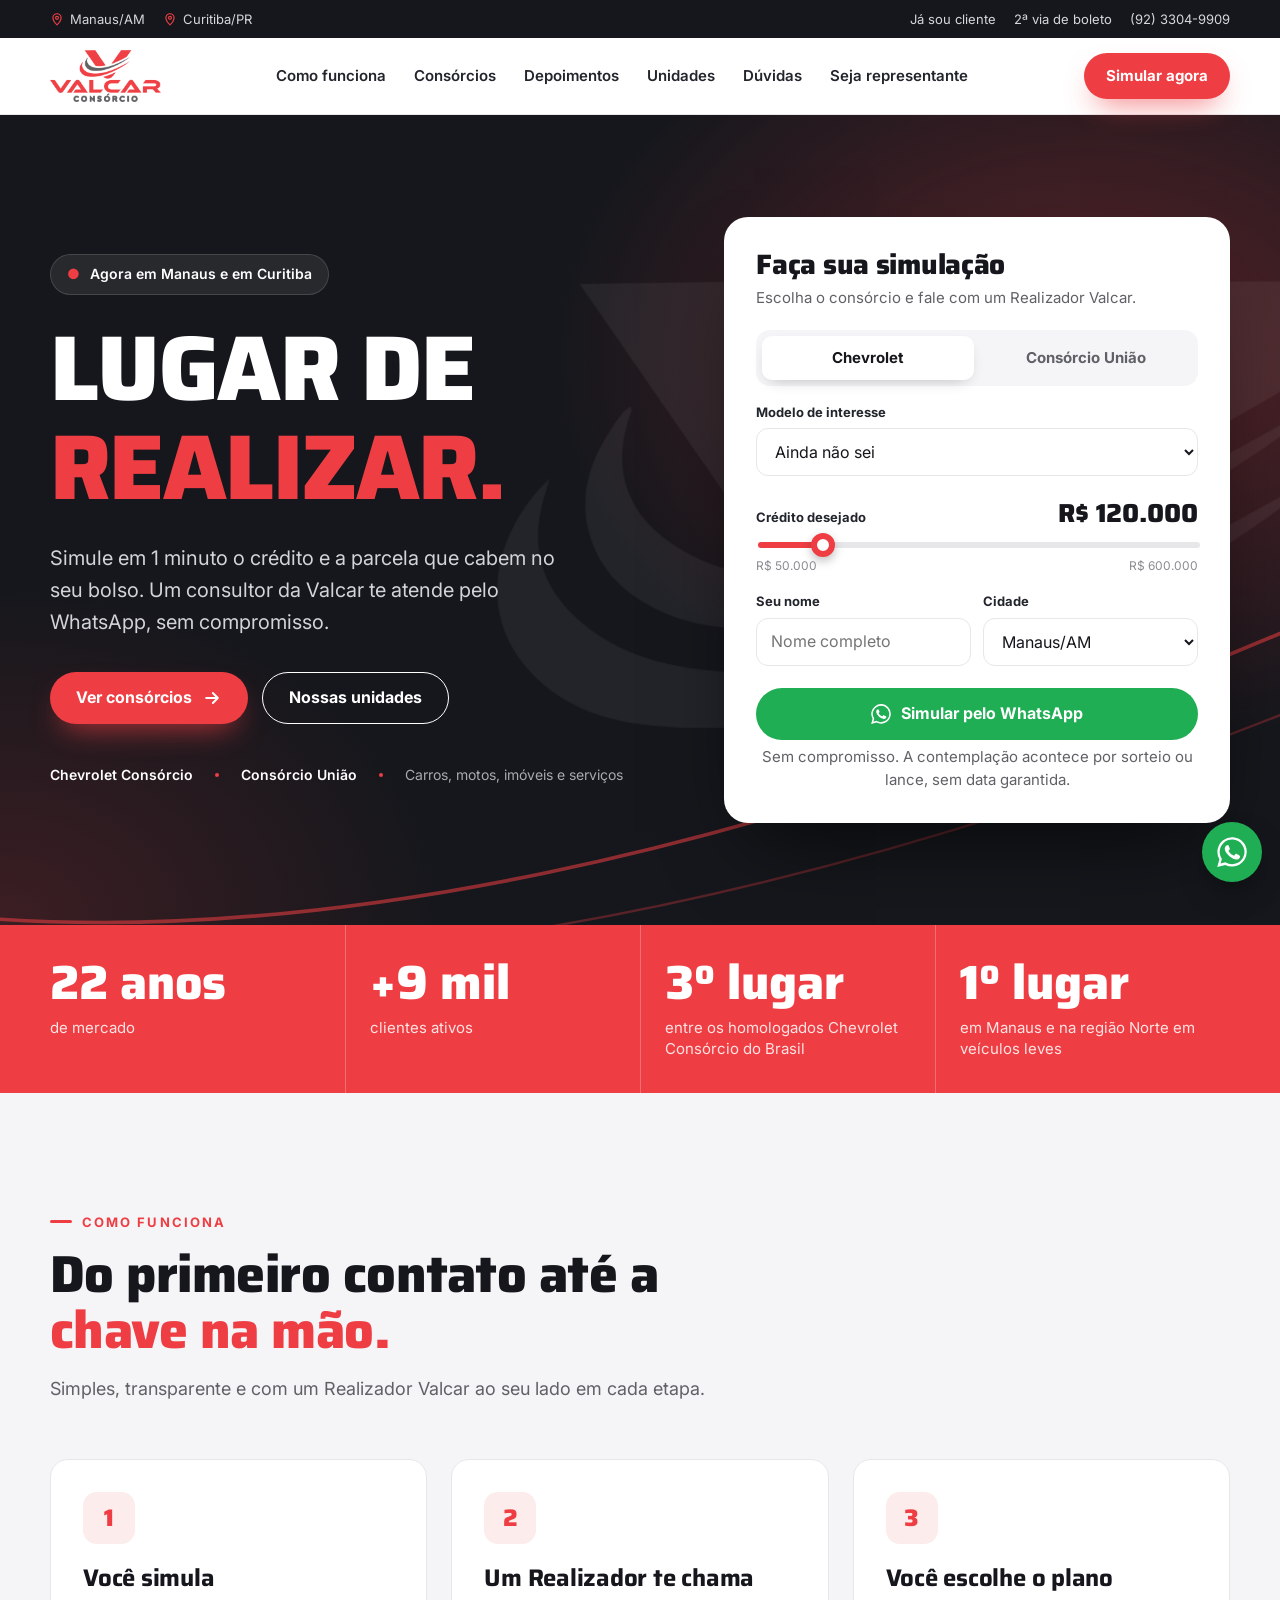
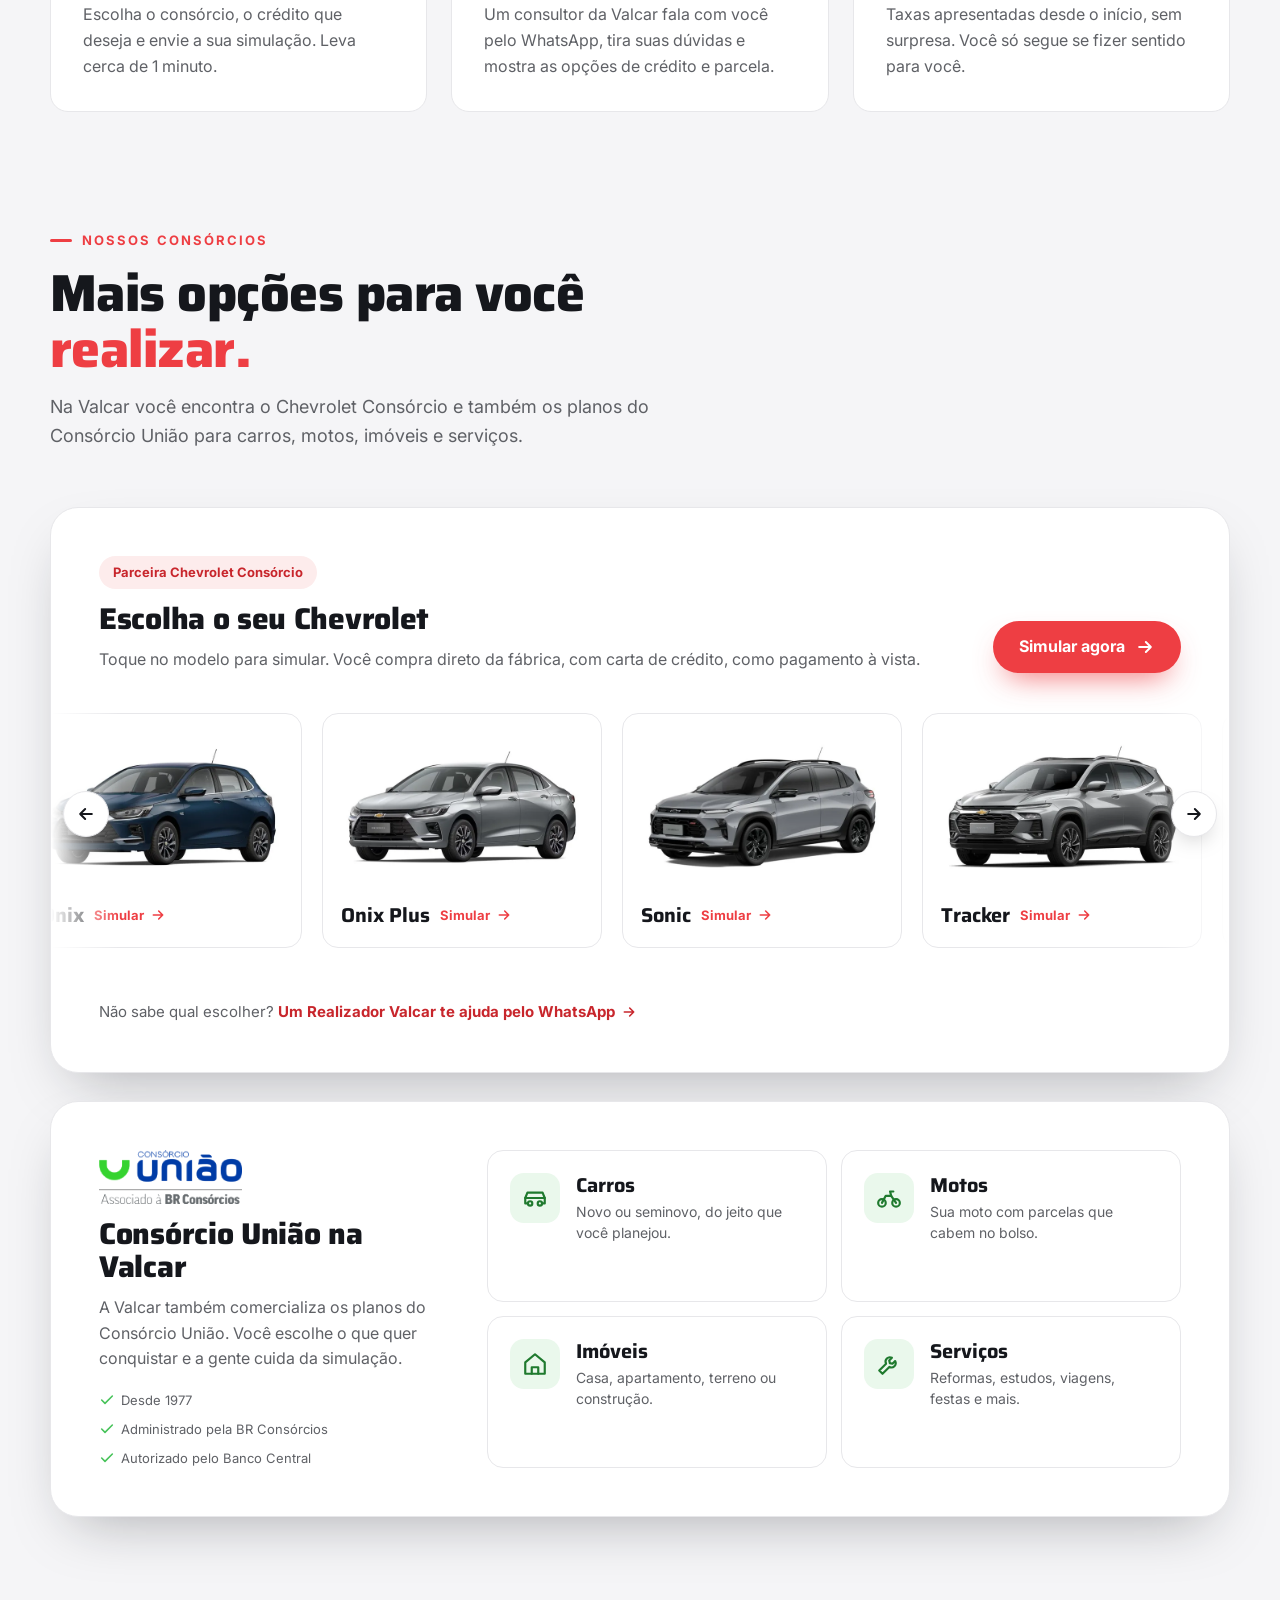
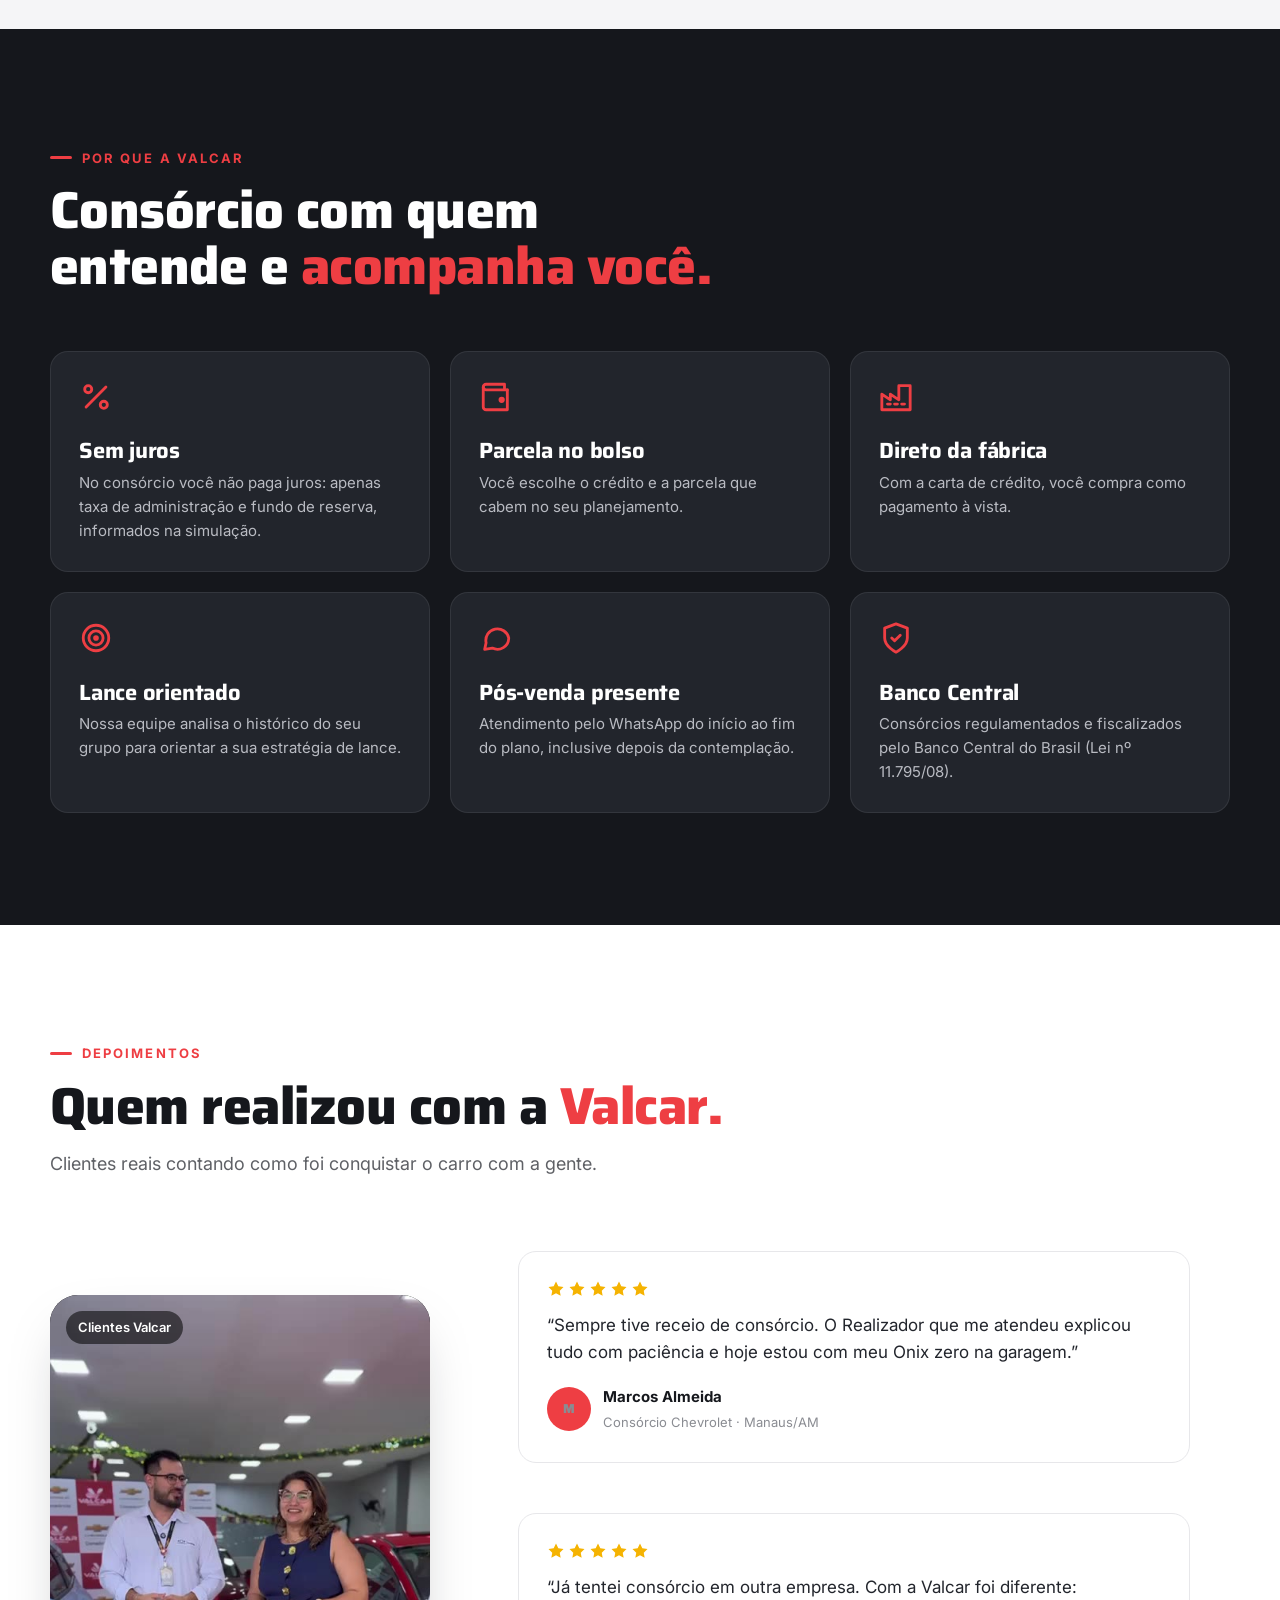
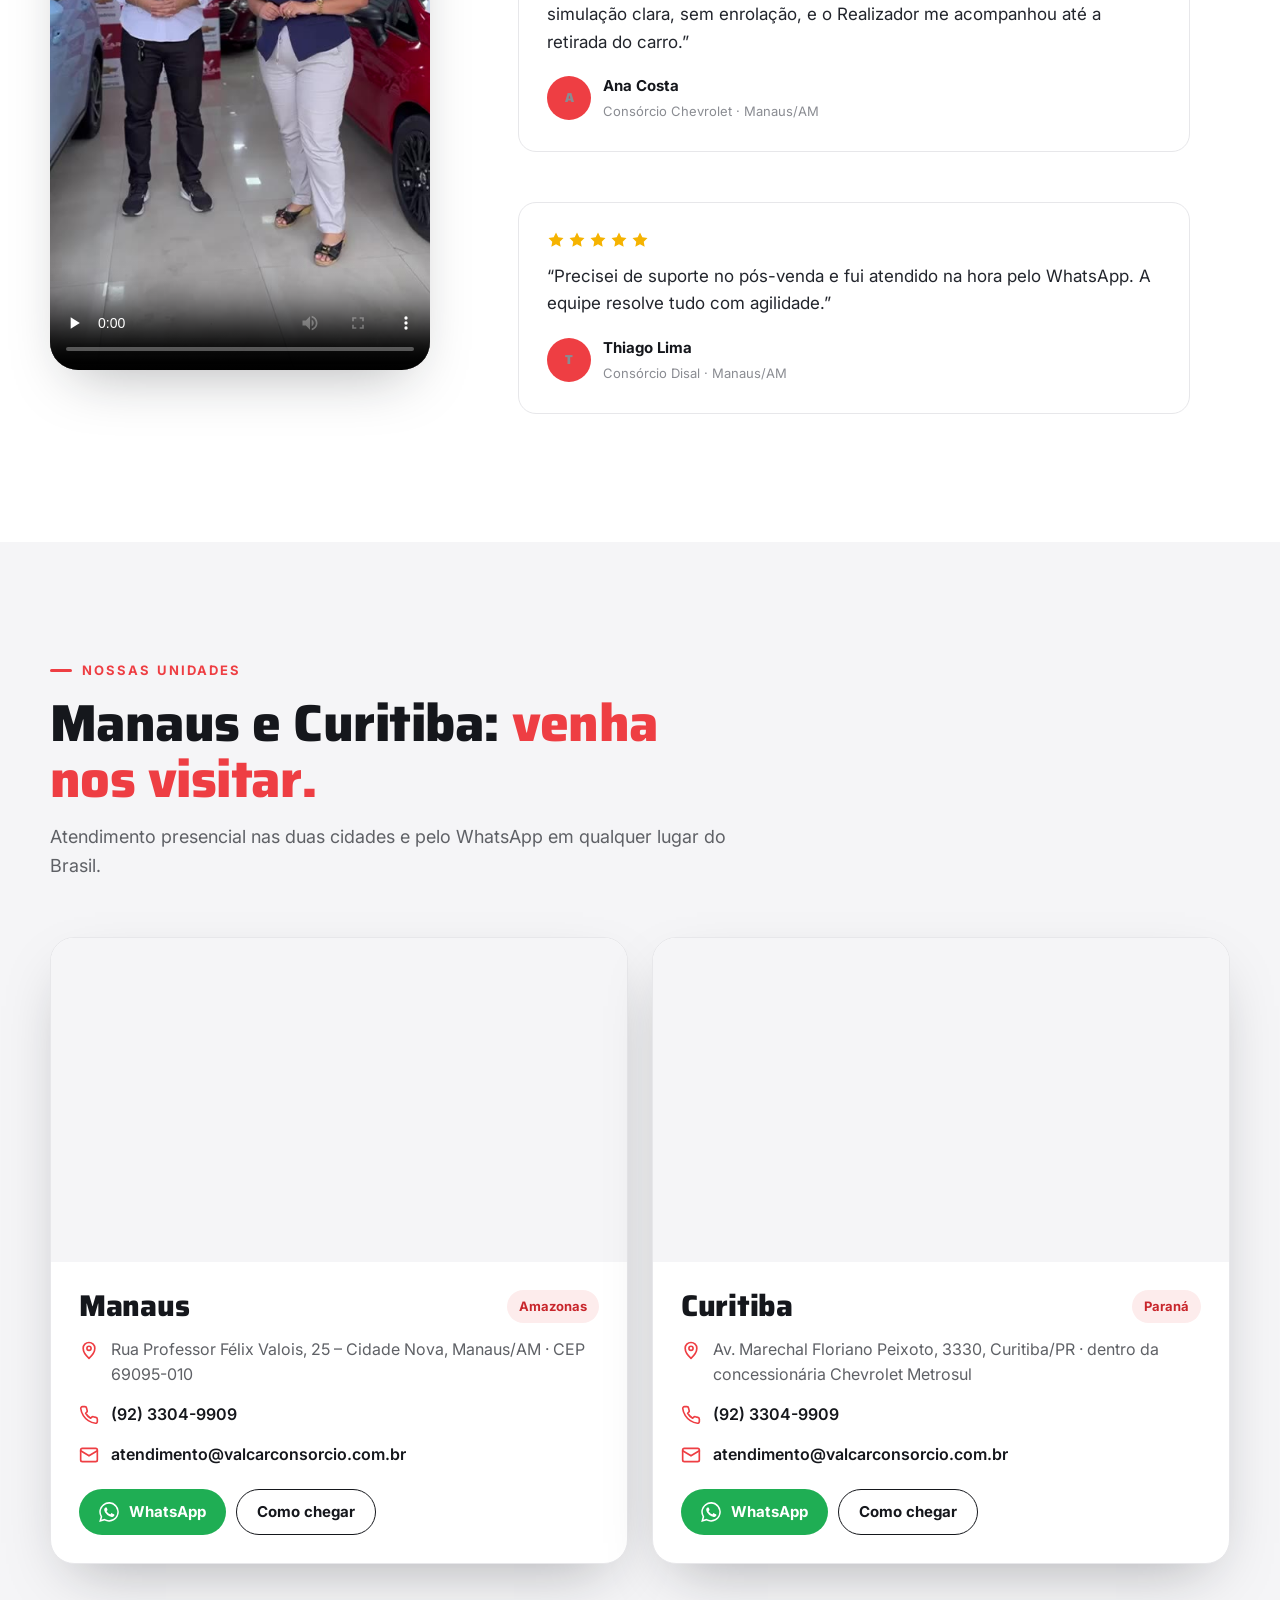
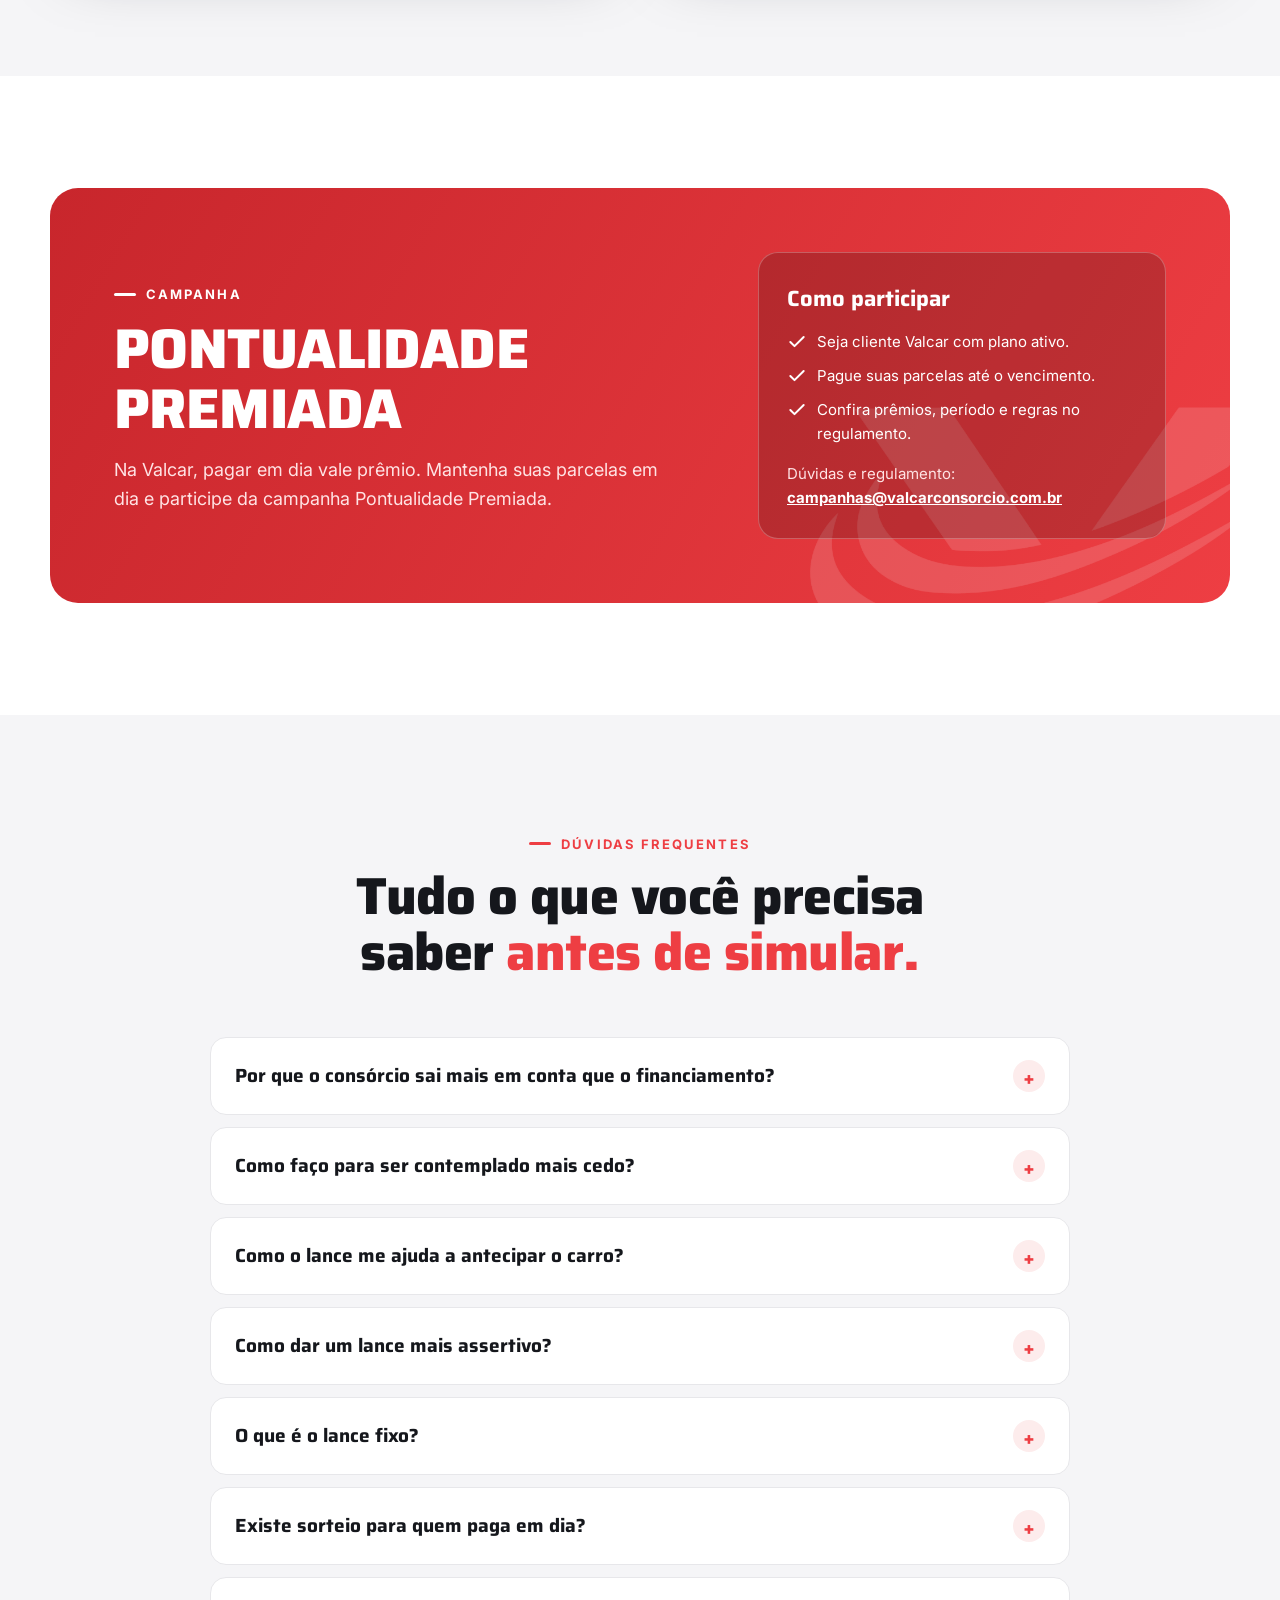
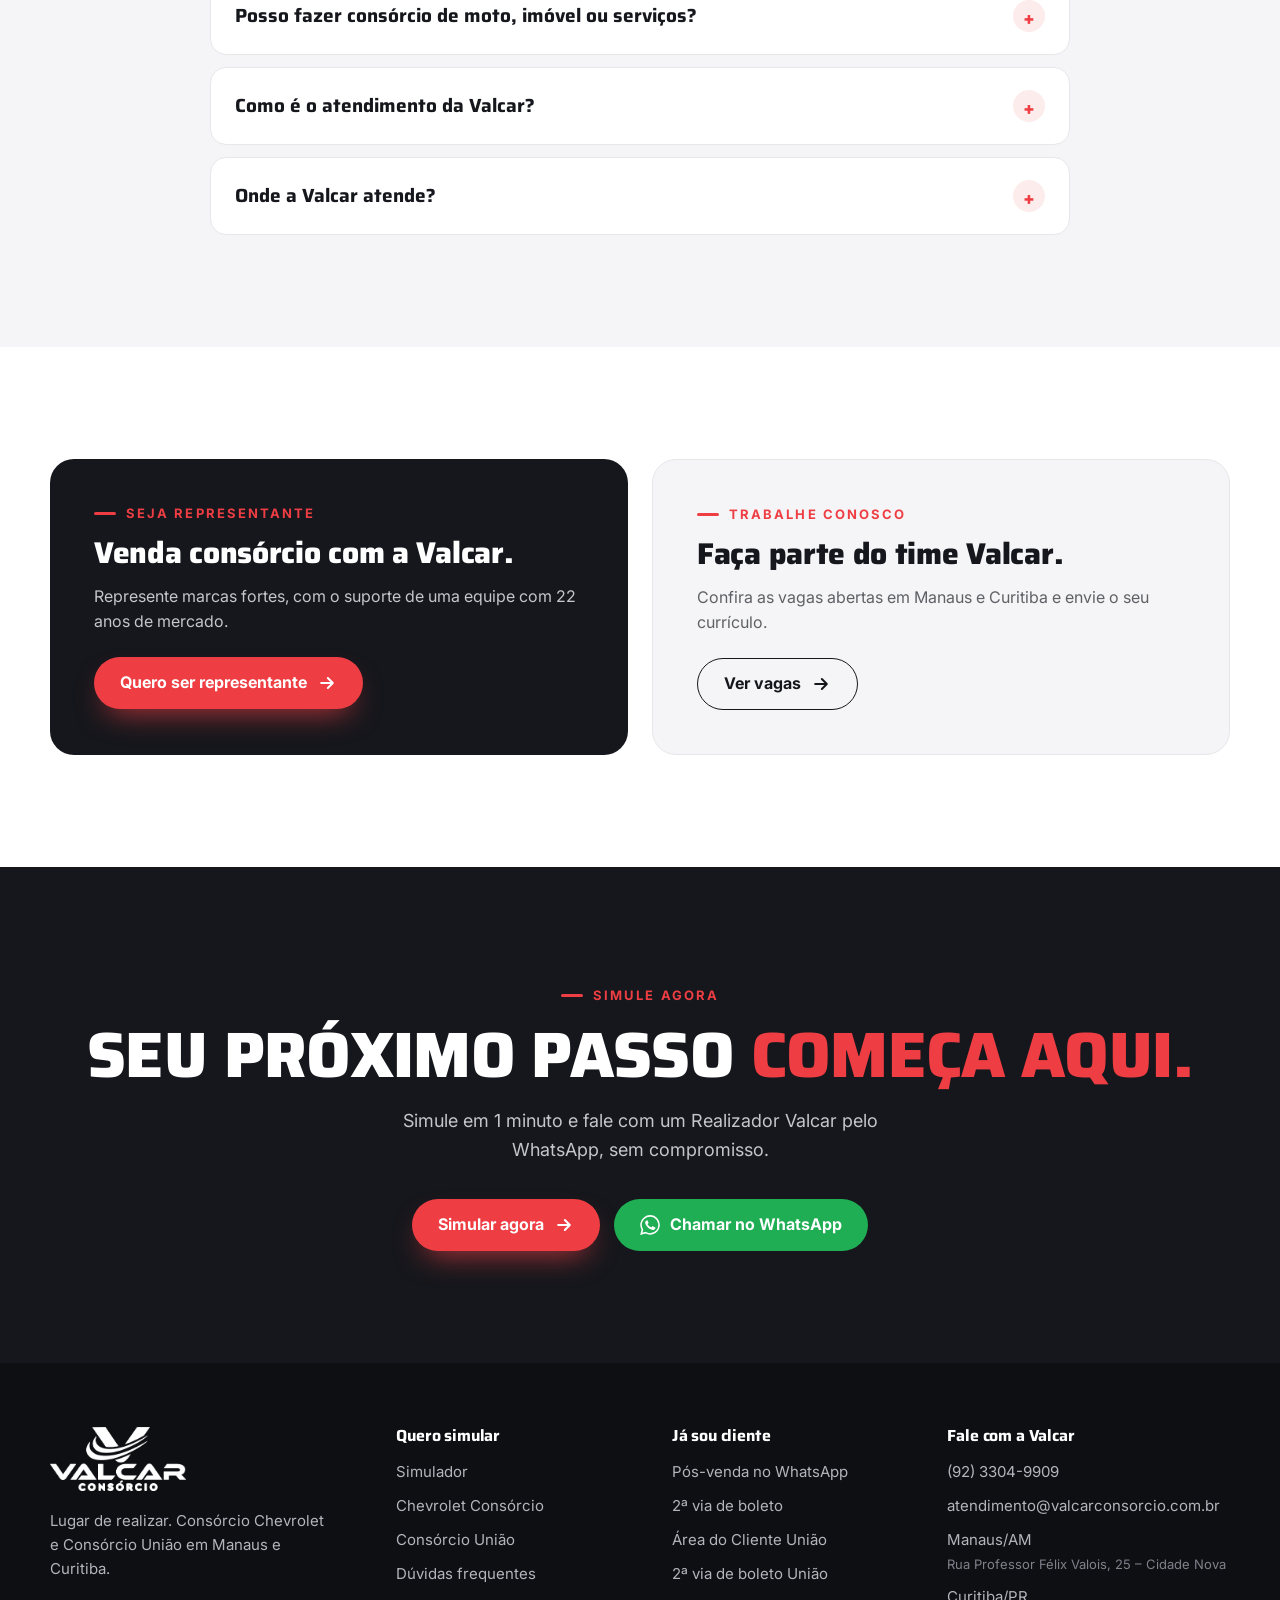
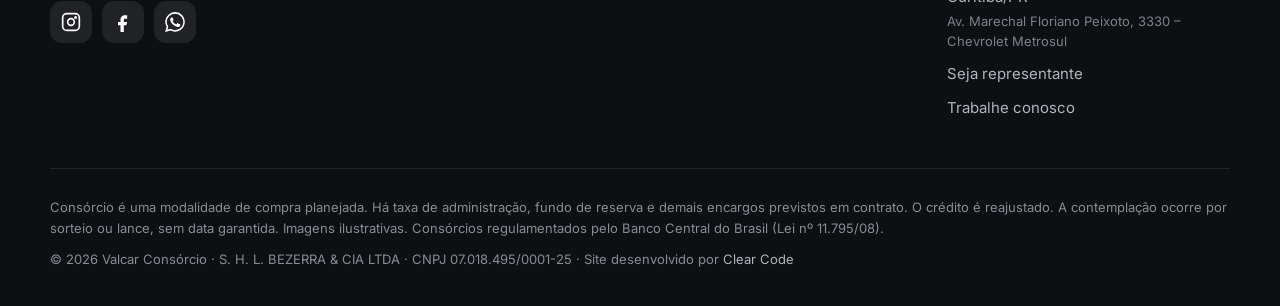
==== index.html @ da2a41bb "Site novo da Valcar Consórcio (Manaus + Curitiba, Consórcio União) Co-Authored-By: Claude Opus 5.5 <" ====
<!doctype html>
<html lang="pt-BR">
<head>
  <meta charset="utf-8">
  <meta name="viewport" content="width=device-width, initial-scale=1">
  <title>Valcar Consórcio | Lugar de realizar – Manaus e Curitiba</title>
  <meta name="description" content="Consórcio Chevrolet e Consórcio União em Manaus e Curitiba. Simule em 1 minuto o crédito e a parcela que cabem no seu bolso e fale com um consultor Valcar pelo WhatsApp.">
  <meta name="theme-color" content="#ee3e43">
  <link rel="canonical" href="https://consorciovalcar.com.br/">
  <link rel="icon" type="image/png" href="assets/img/favicon.png">
  <link rel="apple-touch-icon" href="assets/img/apple-touch-icon.png">
  <meta property="og:type" content="website">
  <meta property="og:locale" content="pt_BR">
  <meta property="og:title" content="Valcar Consórcio | Lugar de realizar">
  <meta property="og:description" content="Consórcio Chevrolet e Consórcio União em Manaus e Curitiba. Simule pelo WhatsApp, sem compromisso.">
  <meta property="og:url" content="https://consorciovalcar.com.br/">
  <meta property="og:image" content="https://consorciovalcar.com.br/assets/img/og-image.jpg">
  <meta name="twitter:card" content="summary_large_image">
  <link rel="preconnect" href="https://fonts.googleapis.com">
  <link rel="preconnect" href="https://fonts.gstatic.com" crossorigin>
  <link href="https://fonts.googleapis.com/css2?family=Inter:wght@400;500;600;700&family=Saira:wght@600;700;800&display=swap" rel="stylesheet">
  <link rel="stylesheet" href="assets/css/styles.css">
  <script type="application/ld+json">
  {
    "@context": "https://schema.org",
    "@type": "Organization",
    "name": "Valcar Consórcio",
    "legalName": "S. H. L. BEZERRA & CIA LTDA",
    "url": "https://consorciovalcar.com.br/",
    "logo": "https://consorciovalcar.com.br/assets/img/logo-valcar.png",
    "slogan": "Lugar de realizar.",
    "email": "atendimento@valcarconsorcio.com.br",
    "telephone": "+55 92 3304-9909",
    "sameAs": ["https://www.instagram.com/valcarconsorcio", "https://www.facebook.com/valcarconsorcio"],
    "location": [
      {"@type": "Place", "name": "Valcar Consórcio – Manaus", "address": {"@type": "PostalAddress", "streetAddress": "Rua Professor Félix Valois, 25 – Cidade Nova", "addressLocality": "Manaus", "addressRegion": "AM", "postalCode": "69095-010", "addressCountry": "BR"}},
      {"@type": "Place", "name": "Valcar Consórcio – Curitiba (Chevrolet Metrosul)", "address": {"@type": "PostalAddress", "streetAddress": "Av. Marechal Floriano Peixoto, 3330", "addressLocality": "Curitiba", "addressRegion": "PR", "addressCountry": "BR"}}
    ]
  }
  </script>
</head>
<body>
  <svg width="0" height="0" style="position:absolute" aria-hidden="true">
    <defs>
      <symbol id="i-pin" viewBox="0 0 24 24" fill="none" stroke="currentColor" stroke-width="2" stroke-linecap="round" stroke-linejoin="round"><path d="M12 22s7-6.1 7-12a7 7 0 1 0-14 0c0 5.9 7 12 7 12z"/><circle cx="12" cy="10" r="2.5"/></symbol>
      <symbol id="i-phone" viewBox="0 0 24 24" fill="none" stroke="currentColor" stroke-width="2" stroke-linecap="round" stroke-linejoin="round"><path d="M22 16.9v3a2 2 0 0 1-2.2 2 19.8 19.8 0 0 1-8.6-3.1 19.5 19.5 0 0 1-6-6A19.8 19.8 0 0 1 2.1 4.2 2 2 0 0 1 4.1 2h3a2 2 0 0 1 2 1.7c.1 1 .4 1.9.7 2.8a2 2 0 0 1-.5 2.1L8 9.9a16 16 0 0 0 6 6l1.3-1.3a2 2 0 0 1 2.1-.4c.9.3 1.8.6 2.8.7a2 2 0 0 1 1.7 2z"/></symbol>
      <symbol id="i-mail" viewBox="0 0 24 24" fill="none" stroke="currentColor" stroke-width="2" stroke-linecap="round" stroke-linejoin="round"><rect x="2" y="4" width="20" height="16" rx="2"/><path d="m22 7-10 6L2 7"/></symbol>
      <symbol id="i-arrow" viewBox="0 0 24 24" fill="none" stroke="currentColor" stroke-width="2.4" stroke-linecap="round" stroke-linejoin="round"><path d="M5 12h14M13 6l6 6-6 6"/></symbol>
      <symbol id="i-check" viewBox="0 0 24 24" fill="none" stroke="currentColor" stroke-width="2.4" stroke-linecap="round" stroke-linejoin="round"><path d="M20 6 9 17l-5-5"/></symbol>
      <symbol id="i-star" viewBox="0 0 24 24" fill="currentColor"><path d="m12 2 3.1 6.3 6.9 1-5 4.9 1.2 6.8L12 17.8 5.8 21l1.2-6.8-5-4.9 6.9-1z"/></symbol>
      <symbol id="i-wa" viewBox="0 0 24 24" fill="currentColor"><path d="M17.5 14.4c-.3-.1-1.8-.9-2-1s-.5-.1-.7.1-.8 1-.9 1.2-.3.2-.6.1a8.2 8.2 0 0 1-4-3.5c-.3-.5.3-.5.9-1.6.1-.2 0-.4 0-.5l-.9-2.2c-.2-.6-.5-.5-.7-.5h-.6a1.1 1.1 0 0 0-.8.4 3.4 3.4 0 0 0-1 2.5 5.9 5.9 0 0 0 1.2 3.1 13.5 13.5 0 0 0 5.2 4.6c1.9.8 2.7.9 3.6.8a3.1 3.1 0 0 0 2-1.4 2.5 2.5 0 0 0 .2-1.4c-.1-.2-.3-.3-.6-.4zM12 21.8a9.9 9.9 0 0 1-5-1.4l-.4-.2-3.7 1 1-3.6-.2-.4a9.9 9.9 0 1 1 8.3 4.6zm8.4-18.3A11.8 11.8 0 0 0 1.9 17.8L.2 24l6.4-1.7A11.8 11.8 0 0 0 23.8 12a11.7 11.7 0 0 0-3.4-8.5z"/></symbol>
      <symbol id="i-ig" viewBox="0 0 24 24" fill="none" stroke="currentColor" stroke-width="2" stroke-linecap="round" stroke-linejoin="round"><rect x="2" y="2" width="20" height="20" rx="5"/><circle cx="12" cy="12" r="4"/><circle cx="17.5" cy="6.5" r=".8" fill="currentColor"/></symbol>
      <symbol id="i-fb" viewBox="0 0 24 24" fill="currentColor"><path d="M14 8h3V4h-3a5 5 0 0 0-5 5v3H6v4h3v8h4v-8h3l1-4h-4V9a1 1 0 0 1 1-1z"/></symbol>
      <symbol id="i-car" viewBox="0 0 24 24" fill="none" stroke="currentColor" stroke-width="2" stroke-linecap="round" stroke-linejoin="round"><path d="M5 17H3v-5l2-5h14l2 5v5h-2"/><path d="M3 12h18"/><circle cx="7.5" cy="17" r="2"/><circle cx="16.5" cy="17" r="2"/></symbol>
      <symbol id="i-moto" viewBox="0 0 24 24" fill="none" stroke="currentColor" stroke-width="2" stroke-linecap="round" stroke-linejoin="round"><circle cx="5.5" cy="16.5" r="3.5"/><circle cx="18.5" cy="16.5" r="3.5"/><path d="M5.5 16.5 9 10h5l4.5 6.5"/><path d="M14 10l-1-4h3"/></symbol>
      <symbol id="i-home" viewBox="0 0 24 24" fill="none" stroke="currentColor" stroke-width="2" stroke-linecap="round" stroke-linejoin="round"><path d="M3 10.5 12 3l9 7.5V21H3z"/><path d="M9 21v-6h6v6"/></symbol>
      <symbol id="i-tool" viewBox="0 0 24 24" fill="none" stroke="currentColor" stroke-width="2" stroke-linecap="round" stroke-linejoin="round"><path d="M14.7 6.3a4 4 0 0 0-5.4 5.4L3 18l3 3 6.3-6.3a4 4 0 0 0 5.4-5.4l-2.5 2.5-2.4-.6-.6-2.4z"/></symbol>
      <symbol id="i-percent" viewBox="0 0 24 24" fill="none" stroke="currentColor" stroke-width="2" stroke-linecap="round" stroke-linejoin="round"><path d="M19 5 5 19"/><circle cx="6.5" cy="6.5" r="2.5"/><circle cx="17.5" cy="17.5" r="2.5"/></symbol>
      <symbol id="i-wallet" viewBox="0 0 24 24" fill="none" stroke="currentColor" stroke-width="2" stroke-linecap="round" stroke-linejoin="round"><path d="M20 7H5a2 2 0 0 1 0-4h13v4"/><path d="M3 5v14a2 2 0 0 0 2 2h15V7"/><circle cx="16" cy="14" r="1.2" fill="currentColor"/></symbol>
      <symbol id="i-factory" viewBox="0 0 24 24" fill="none" stroke="currentColor" stroke-width="2" stroke-linecap="round" stroke-linejoin="round"><path d="M2 21V10l6 4V10l6 4V4h8v17z"/><path d="M6 17h2M11 17h2M16 17h2"/></symbol>
      <symbol id="i-target" viewBox="0 0 24 24" fill="none" stroke="currentColor" stroke-width="2" stroke-linecap="round" stroke-linejoin="round"><circle cx="12" cy="12" r="9"/><circle cx="12" cy="12" r="5"/><circle cx="12" cy="12" r="1" fill="currentColor"/></symbol>
      <symbol id="i-chat" viewBox="0 0 24 24" fill="none" stroke="currentColor" stroke-width="2" stroke-linecap="round" stroke-linejoin="round"><path d="M21 12a8 8 0 0 1-11.6 7.1L4 20l1-4.6A8 8 0 1 1 21 12z"/></symbol>
      <symbol id="i-shield" viewBox="0 0 24 24" fill="none" stroke="currentColor" stroke-width="2" stroke-linecap="round" stroke-linejoin="round"><path d="M12 22s8-4 8-10V5l-8-3-8 3v7c0 6 8 10 8 10z"/><path d="m9 12 2 2 4-4"/></symbol>
      <symbol id="i-gift" viewBox="0 0 24 24" fill="none" stroke="currentColor" stroke-width="2" stroke-linecap="round" stroke-linejoin="round"><rect x="3" y="8" width="18" height="4" rx="1"/><path d="M12 8v13M19 12v9H5v-9"/><path d="M7.5 8a2.5 2.5 0 0 1 0-5C11 3 12 8 12 8s1-5 4.5-5a2.5 2.5 0 0 1 0 5"/></symbol>
      <symbol id="i-menu" viewBox="0 0 24 24" fill="none" stroke="currentColor" stroke-width="2.2" stroke-linecap="round"><path d="M4 7h16M4 12h16M4 17h16"/></symbol>
    </defs>
  </svg>

  <div class="topbar">
    <div class="wrap">
      <div class="topbar__cities">
        <span><svg><use href="#i-pin"/></svg>Manaus/AM</span>
        <span><svg><use href="#i-pin"/></svg>Curitiba/PR</span>
      </div>
      <div class="topbar__links">
        <a href="https://wa.me/559233049909?text=Ol%C3%A1%21%20Sou%20cliente%20Valcar%20e%20preciso%20de%20ajuda%20com%20o%20meu%20cons%C3%B3rcio." target="_blank" rel="noopener">Já sou cliente</a>
        <a href="https://wa.me/559233049909?text=Ol%C3%A1%21%20Preciso%20da%202%C2%AA%20via%20do%20meu%20boleto." target="_blank" rel="noopener">2ª via de boleto</a>
        <a href="tel:+559233049909">(92) 3304-9909</a>
      </div>
    </div>
  </div>

  <header class="header">
    <div class="wrap">
      <a class="header__logo" href="#topo" aria-label="Valcar Consórcio – início"><img src="assets/img/logo-valcar.png" alt="Valcar Consórcio" width="690" height="324"></a>
      <nav class="nav" aria-label="Menu principal">
        <a href="#como">Como funciona</a>
        <a href="#consorcios">Consórcios</a>
        <a href="#depoimentos">Depoimentos</a>
        <a href="#unidades">Unidades</a>
        <a href="#duvidas">Dúvidas</a>
        <a href="representante.html">Seja representante</a>
      </nav>
      <a class="btn btn--red" href="#topo">Simular agora</a>
      <button class="menu-btn" type="button" aria-label="Abrir menu" aria-expanded="false"><svg><use href="#i-menu"/></svg></button>
    </div>
  </header>

  <main>
    <section class="hero" id="topo">
      <div class="hero__bg" aria-hidden="true">
        <img class="hero__mark" src="assets/img/simbolo-branco.png" alt="">
        <svg class="hero__swoosh" viewBox="0 0 1200 400" preserveAspectRatio="none">
          <path d="M0 330 C 300 380, 700 300, 1200 60" fill="none" stroke="#ee3e43" stroke-opacity=".55" stroke-width="3"/>
          <path d="M0 370 C 360 410, 760 330, 1200 130" fill="none" stroke="#ee3e43" stroke-opacity=".3" stroke-width="2"/>
        </svg>
      </div>
      <div class="wrap">
        <div>
          <span class="hero__tag"><b>●</b> Agora em Manaus e em Curitiba</span>
          <h1>Lugar de <em>realizar.</em></h1>
          <p class="hero__lead">Simule em 1 minuto o crédito e a parcela que cabem no seu bolso. Um consultor da Valcar te atende pelo WhatsApp, sem compromisso.</p>
          <div class="hero__actions">
            <a class="btn btn--red" href="#consorcios">Ver consórcios <svg><use href="#i-arrow"/></svg></a>
            <a class="btn btn--ghost" href="#unidades">Nossas unidades</a>
          </div>
          <div class="hero__brands">
            <strong>Chevrolet Consórcio</strong><i></i><strong>Consórcio União</strong><i></i><span>Carros, motos, imóveis e serviços</span>
          </div>
        </div>

        <form class="sim" id="simulador" novalidate>
          <h2>Faça sua simulação</h2>
          <p>Escolha o consórcio e fale com um Realizador Valcar.</p>
          <div class="sim__tabs" role="tablist" aria-label="Escolha o consórcio">
            <button class="sim__tab" type="button" role="tab" data-brand="chevrolet" aria-selected="true">Chevrolet</button>
            <button class="sim__tab" type="button" role="tab" data-brand="uniao" aria-selected="false">Consórcio União</button>
          </div>

          <div data-for="chevrolet">
            <div class="field">
              <label for="sim-modelo">Modelo de interesse</label>
              <select id="sim-modelo">
                <option value="">Ainda não sei</option>
                <option>Onix</option><option>Onix Plus</option><option>Sonic</option><option>Tracker</option>
                <option>Spin</option><option>Montana</option><option>S10</option><option>Trailblazer</option>
                <option>Equinox</option><option>Silverado</option><option>Spark EUV</option><option>Captiva EV</option><option>Blazer EV</option>
              </select>
            </div>
          </div>

          <div data-for="uniao" hidden>
            <div class="field">
              <span class="label">O que você quer conquistar?</span>
              <div class="chips">
                <button class="chip" type="button" data-product="carro" aria-pressed="true">Carro</button>
                <button class="chip" type="button" data-product="moto" aria-pressed="false">Moto</button>
                <button class="chip" type="button" data-product="imovel" aria-pressed="false">Imóvel</button>
                <button class="chip" type="button" data-product="servicos" aria-pressed="false">Serviços</button>
              </div>
            </div>
          </div>

          <div class="field">
            <div class="range-row"><label for="sim-credito">Crédito desejado</label><span class="range-value" data-range-value>R$ 120.000</span></div>
            <input type="range" id="sim-credito" min="50000" max="600000" step="5000" value="120000">
            <div class="range-limits"><span data-range-min></span><span data-range-max></span></div>
          </div>

          <div class="grid-2">
            <div class="field">
              <label for="sim-nome">Seu nome</label>
              <input id="sim-nome" name="nome" autocomplete="name" required placeholder="Nome completo">
            </div>
            <div class="field">
              <label for="sim-cidade">Cidade</label>
              <select id="sim-cidade" required>
                <option>Manaus/AM</option>
                <option>Curitiba/PR</option>
                <option>Outra cidade</option>
              </select>
            </div>
          </div>

          <button class="btn btn--wa btn--block" type="submit"><svg><use href="#i-wa"/></svg>Simular pelo WhatsApp</button>
          <p class="sim__note">Sem compromisso. A contemplação acontece por sorteio ou lance, sem data garantida.</p>
        </form>
      </div>
    </section>

    <section class="stats" aria-label="Valcar em números">
      <div class="wrap">
        <div class="stat"><strong>22 anos</strong><span>de mercado</span></div>
        <div class="stat"><strong>+9 mil</strong><span>clientes ativos</span></div>
        <div class="stat"><strong>3º lugar</strong><span>entre os homologados Chevrolet Consórcio do Brasil</span></div>
        <div class="stat"><strong>1º lugar</strong><span>em Manaus e na região Norte em veículos leves</span></div>
      </div>
    </section>

    <section class="section section--soft" id="como">
      <div class="wrap">
        <div class="section-head reveal">
          <span class="eyebrow">Como funciona</span>
          <h2>Do primeiro contato até a <span class="red">chave na mão.</span></h2>
          <p>Simples, transparente e com um Realizador Valcar ao seu lado em cada etapa.</p>
        </div>
        <div class="steps">
          <article class="step reveal">
            <div class="step__n">1</div>
            <h3>Você simula</h3>
            <p>Escolha o consórcio, o crédito que deseja e envie a sua simulação. Leva cerca de 1 minuto.</p>
          </article>
          <article class="step reveal">
            <div class="step__n">2</div>
            <h3>Um Realizador te chama</h3>
            <p>Um consultor da Valcar fala com você pelo WhatsApp, tira suas dúvidas e mostra as opções de crédito e parcela.</p>
          </article>
          <article class="step reveal">
            <div class="step__n">3</div>
            <h3>Você escolhe o plano</h3>
            <p>Taxas apresentadas desde o início, sem surpresa. Você só segue se fizer sentido para você.</p>
          </article>
        </div>
      </div>
    </section>

    <section class="section section--soft" id="consorcios" style="padding-top:0">
      <div class="wrap">
        <div class="section-head reveal">
          <span class="eyebrow">Nossos consórcios</span>
          <h2>Mais opções para você <span class="red">realizar.</span></h2>
          <p>Na Valcar você encontra o Chevrolet Consórcio e também os planos do Consórcio União para carros, motos, imóveis e serviços.</p>
        </div>

        <div class="brand-block brand-block--stack reveal">
          <div class="brand-block__intro">
            <span class="badge badge--red">Parceira Chevrolet Consórcio</span>
            <h3>Escolha o seu Chevrolet</h3>
            <p>Toque no modelo para simular. Você compra direto da fábrica, com carta de crédito, como pagamento à vista.</p>
            <a class="btn btn--red" href="#topo">Simular agora <svg><use href="#i-arrow"/></svg></a>
          </div>
          <div class="models-slider">
            <div class="models" data-slider tabindex="0" aria-label="Modelos Chevrolet – arraste para ver mais">
            <button class="model" type="button" data-simular-modelo="Onix"><img src="assets/img/modelos/onix.webp" alt="Chevrolet Onix" width="640" height="400" loading="lazy"><span class="model__name">Onix<span class="model__cta">Simular<svg><use href="#i-arrow"/></svg></span></span></button>
            <button class="model" type="button" data-simular-modelo="Onix Plus"><img src="assets/img/modelos/onix-plus.webp" alt="Chevrolet Onix Plus" width="640" height="400" loading="lazy"><span class="model__name">Onix Plus<span class="model__cta">Simular<svg><use href="#i-arrow"/></svg></span></span></button>
            <button class="model" type="button" data-simular-modelo="Sonic"><img src="assets/img/modelos/sonic.webp" alt="Chevrolet Sonic" width="640" height="400" loading="lazy"><span class="model__name">Sonic<span class="model__cta">Simular<svg><use href="#i-arrow"/></svg></span></span></button>
            <button class="model" type="button" data-simular-modelo="Tracker"><img src="assets/img/modelos/tracker.webp" alt="Chevrolet Tracker" width="640" height="400" loading="lazy"><span class="model__name">Tracker<span class="model__cta">Simular<svg><use href="#i-arrow"/></svg></span></span></button>
            <button class="model" type="button" data-simular-modelo="Spin"><img src="assets/img/modelos/spin.webp" alt="Chevrolet Spin" width="640" height="400" loading="lazy"><span class="model__name">Spin<span class="model__cta">Simular<svg><use href="#i-arrow"/></svg></span></span></button>
            <button class="model" type="button" data-simular-modelo="Montana"><img src="assets/img/modelos/montana.webp" alt="Chevrolet Montana" width="640" height="400" loading="lazy"><span class="model__name">Montana<span class="model__cta">Simular<svg><use href="#i-arrow"/></svg></span></span></button>
            <button class="model" type="button" data-simular-modelo="S10"><img src="assets/img/modelos/s10.webp" alt="Chevrolet S10" width="640" height="400" loading="lazy"><span class="model__name">S10<span class="model__cta">Simular<svg><use href="#i-arrow"/></svg></span></span></button>
            <button class="model" type="button" data-simular-modelo="Trailblazer"><img src="assets/img/modelos/trailblazer.webp" alt="Chevrolet Trailblazer" width="640" height="400" loading="lazy"><span class="model__name">Trailblazer<span class="model__cta">Simular<svg><use href="#i-arrow"/></svg></span></span></button>
            <button class="model" type="button" data-simular-modelo="Equinox"><img src="assets/img/modelos/equinox.webp" alt="Chevrolet Equinox" width="640" height="400" loading="lazy"><span class="model__name">Equinox<span class="model__cta">Simular<svg><use href="#i-arrow"/></svg></span></span></button>
            <button class="model" type="button" data-simular-modelo="Silverado"><img src="assets/img/modelos/silverado.webp" alt="Chevrolet Silverado" width="640" height="400" loading="lazy"><span class="model__name">Silverado<span class="model__cta">Simular<svg><use href="#i-arrow"/></svg></span></span></button>
            <button class="model" type="button" data-simular-modelo="Spark EUV"><img src="assets/img/modelos/spark-euv.webp" alt="Chevrolet Spark EUV" width="640" height="400" loading="lazy"><span class="model__name">Spark EUV<span class="model__cta">Simular<svg><use href="#i-arrow"/></svg></span></span></button>
            <button class="model" type="button" data-simular-modelo="Captiva EV"><img src="assets/img/modelos/captiva-ev.webp" alt="Chevrolet Captiva EV" width="640" height="400" loading="lazy"><span class="model__name">Captiva EV<span class="model__cta">Simular<svg><use href="#i-arrow"/></svg></span></span></button>
            <button class="model" type="button" data-simular-modelo="Blazer EV"><img src="assets/img/modelos/blazer-ev.webp" alt="Chevrolet Blazer EV" width="640" height="400" loading="lazy"><span class="model__name">Blazer EV<span class="model__cta">Simular<svg><use href="#i-arrow"/></svg></span></span></button>
            
          </div>
            <button class="slider-nav slider-nav--prev" type="button" aria-label="Modelo anterior" data-slide="-1"><svg style="transform:rotate(180deg)"><use href="#i-arrow"/></svg></button>
            <button class="slider-nav slider-nav--next" type="button" aria-label="Próximo modelo" data-slide="1"><svg><use href="#i-arrow"/></svg></button>
          </div>
          <p class="models-help">Não sabe qual escolher? <a href="https://wa.me/559233049909?text=Ol%C3%A1%21%20Quero%20ajuda%20para%20escolher%20o%20meu%20Chevrolet%20no%20cons%C3%B3rcio." target="_blank" rel="noopener">Um Realizador Valcar te ajuda pelo WhatsApp <svg><use href="#i-arrow"/></svg></a></p>
        </div>

        <div class="brand-block reveal">
          <div class="brand-block__intro">
            <img class="uniao-logo" src="assets/img/logo-uniao.png" alt="Consórcio União – Associado à BR Consórcios" width="175" height="66">
            <h3>Consórcio União na Valcar</h3>
            <p>A Valcar também comercializa os planos do Consórcio União. Você escolhe o que quer conquistar e a gente cuida da simulação.</p>
            <div class="uniao-facts">
              <span><svg><use href="#i-check"/></svg>Desde 1977</span>
              <span><svg><use href="#i-check"/></svg>Administrado pela BR Consórcios</span>
              <span><svg><use href="#i-check"/></svg>Autorizado pelo Banco Central</span>
            </div>
          </div>
          <div class="products">
            <button class="product" type="button" data-simular-uniao="carro">
              <span class="product__icon"><svg><use href="#i-car"/></svg></span>
              <span><strong class="product__title">Carros</strong><span class="product__text">Novo ou seminovo, do jeito que você planejou.</span></span>
            </button>
            <button class="product" type="button" data-simular-uniao="moto">
              <span class="product__icon"><svg><use href="#i-moto"/></svg></span>
              <span><strong class="product__title">Motos</strong><span class="product__text">Sua moto com parcelas que cabem no bolso.</span></span>
            </button>
            <button class="product" type="button" data-simular-uniao="imovel">
              <span class="product__icon"><svg><use href="#i-home"/></svg></span>
              <span><strong class="product__title">Imóveis</strong><span class="product__text">Casa, apartamento, terreno ou construção.</span></span>
            </button>
            <button class="product" type="button" data-simular-uniao="servicos">
              <span class="product__icon"><svg><use href="#i-tool"/></svg></span>
              <span><strong class="product__title">Serviços</strong><span class="product__text">Reformas, estudos, viagens, festas e mais.</span></span>
            </button>
          </div>
        </div>
      </div>
    </section>

    <section class="section section--dark" id="por-que">
      <div class="wrap">
        <div class="section-head reveal">
          <span class="eyebrow">Por que a Valcar</span>
          <h2>Consórcio com quem entende e <span class="red">acompanha você.</span></h2>
        </div>
        <div class="why">
          <div class="why__item reveal"><svg><use href="#i-percent"/></svg><h3>Sem juros</h3><p>No consórcio você não paga juros: apenas taxa de administração e fundo de reserva, informados na simulação.</p></div>
          <div class="why__item reveal"><svg><use href="#i-wallet"/></svg><h3>Parcela no bolso</h3><p>Você escolhe o crédito e a parcela que cabem no seu planejamento.</p></div>
          <div class="why__item reveal"><svg><use href="#i-factory"/></svg><h3>Direto da fábrica</h3><p>Com a carta de crédito, você compra como pagamento à vista.</p></div>
          <div class="why__item reveal"><svg><use href="#i-target"/></svg><h3>Lance orientado</h3><p>Nossa equipe analisa o histórico do seu grupo para orientar a sua estratégia de lance.</p></div>
          <div class="why__item reveal"><svg><use href="#i-chat"/></svg><h3>Pós-venda presente</h3><p>Atendimento pelo WhatsApp do início ao fim do plano, inclusive depois da contemplação.</p></div>
          <div class="why__item reveal"><svg><use href="#i-shield"/></svg><h3>Banco Central</h3><p>Consórcios regulamentados e fiscalizados pelo Banco Central do Brasil (Lei nº 11.795/08).</p></div>
        </div>
      </div>
    </section>

    <section class="section" id="depoimentos">
      <div class="wrap">
        <div class="section-head reveal">
          <span class="eyebrow">Depoimentos</span>
          <h2>Quem realizou com a <span class="red">Valcar.</span></h2>
          <p>Clientes reais contando como foi conquistar o carro com a gente.</p>
        </div>
        <div class="testi">
          <div class="video-card reveal">
            <video controls playsinline preload="none" poster="assets/img/cliente-10.jpg">
              <source src="assets/depoimentos-valcar.mp4" type="video/mp4">
              Seu navegador não reproduz vídeo. <a href="assets/depoimentos-valcar.mp4">Baixe o vídeo</a>.
            </video>
            <span class="video-card__label">Clientes Valcar</span>
          </div>
          <div class="quotes">
            <figure class="quote reveal">
              <div class="stars" aria-label="5 estrelas"><svg><use href="#i-star"/></svg><svg><use href="#i-star"/></svg><svg><use href="#i-star"/></svg><svg><use href="#i-star"/></svg><svg><use href="#i-star"/></svg></div>
              <blockquote>“Sempre tive receio de consórcio. O Realizador que me atendeu explicou tudo com paciência e hoje estou com meu Onix zero na garagem.”</blockquote>
              <footer><span class="avatar">M</span><div><strong>Marcos Almeida</strong><span>Consórcio Chevrolet · Manaus/AM</span></div></footer>
            </figure>
            <figure class="quote reveal">
              <div class="stars" aria-label="5 estrelas"><svg><use href="#i-star"/></svg><svg><use href="#i-star"/></svg><svg><use href="#i-star"/></svg><svg><use href="#i-star"/></svg><svg><use href="#i-star"/></svg></div>
              <blockquote>“Já tentei consórcio em outra empresa. Com a Valcar foi diferente: simulação clara, sem enrolação, e o Realizador me acompanhou até a retirada do carro.”</blockquote>
              <footer><span class="avatar">A</span><div><strong>Ana Costa</strong><span>Consórcio Chevrolet · Manaus/AM</span></div></footer>
            </figure>
            <figure class="quote reveal">
              <div class="stars" aria-label="5 estrelas"><svg><use href="#i-star"/></svg><svg><use href="#i-star"/></svg><svg><use href="#i-star"/></svg><svg><use href="#i-star"/></svg><svg><use href="#i-star"/></svg></div>
              <blockquote>“Precisei de suporte no pós-venda e fui atendido na hora pelo WhatsApp. A equipe resolve tudo com agilidade.”</blockquote>
              <footer><span class="avatar">T</span><div><strong>Thiago Lima</strong><span>Consórcio Disal · Manaus/AM</span></div></footer>
            </figure>
          </div>
        </div>
      </div>
    </section>

    <section class="section section--soft" id="unidades">
      <div class="wrap">
        <div class="section-head reveal">
          <span class="eyebrow">Nossas unidades</span>
          <h2>Manaus e Curitiba: <span class="red">venha nos visitar.</span></h2>
          <p>Atendimento presencial nas duas cidades e pelo WhatsApp em qualquer lugar do Brasil.</p>
        </div>
        <div class="units">
          <article class="unit reveal">
            <div class="unit__map"><iframe title="Mapa da Valcar em Manaus" loading="lazy" referrerpolicy="no-referrer-when-downgrade" src="https://www.google.com/maps?q=Rua%20Professor%20F%C3%A9lix%20Valois%2C%2025%2C%20Cidade%20Nova%2C%20Manaus%20-%20AM%2C%2069095-010&output=embed"></iframe></div>
            <div class="unit__body">
              <div class="unit__city"><h3>Manaus</h3><span>Amazonas</span></div>
              <p class="unit__line"><svg><use href="#i-pin"/></svg>Rua Professor Félix Valois, 25 – Cidade Nova, Manaus/AM · CEP 69095-010</p>
              <p class="unit__line"><svg><use href="#i-phone"/></svg><a href="tel:+559233049909">(92) 3304-9909</a></p>
              <p class="unit__line"><svg><use href="#i-mail"/></svg><a href="mailto:atendimento@valcarconsorcio.com.br">atendimento@valcarconsorcio.com.br</a></p>
              <div class="unit__actions">
                <a class="btn btn--wa" href="https://wa.me/559233049909?text=Ol%C3%A1%21%20Quero%20falar%20com%20a%20Valcar%20de%20Manaus." target="_blank" rel="noopener"><svg><use href="#i-wa"/></svg>WhatsApp</a>
                <a class="btn btn--ghost" href="https://www.google.com/maps/search/?api=1&query=Rua%20Professor%20F%C3%A9lix%20Valois%2C%2025%2C%20Cidade%20Nova%2C%20Manaus%20-%20AM" target="_blank" rel="noopener">Como chegar</a>
              </div>
            </div>
          </article>
          <article class="unit reveal">
            <div class="unit__map"><iframe title="Mapa da Valcar em Curitiba" loading="lazy" referrerpolicy="no-referrer-when-downgrade" src="https://www.google.com/maps?q=Av.%20Marechal%20Floriano%20Peixoto%2C%203330%2C%20Curitiba%20-%20PR&output=embed"></iframe></div>
            <div class="unit__body">
              <div class="unit__city"><h3>Curitiba</h3><span>Paraná</span></div>
              <p class="unit__line"><svg><use href="#i-pin"/></svg>Av. Marechal Floriano Peixoto, 3330, Curitiba/PR · dentro da concessionária Chevrolet Metrosul</p>
              <p class="unit__line"><svg><use href="#i-phone"/></svg><a href="tel:+559233049909">(92) 3304-9909</a></p>
              <p class="unit__line"><svg><use href="#i-mail"/></svg><a href="mailto:atendimento@valcarconsorcio.com.br">atendimento@valcarconsorcio.com.br</a></p>
              <div class="unit__actions">
                <a class="btn btn--wa" href="https://wa.me/559233049909?text=Ol%C3%A1%21%20Quero%20falar%20com%20a%20Valcar%20de%20Curitiba." target="_blank" rel="noopener"><svg><use href="#i-wa"/></svg>WhatsApp</a>
                <a class="btn btn--ghost" href="https://www.google.com/maps/search/?api=1&query=Av.%20Marechal%20Floriano%20Peixoto%2C%203330%2C%20Curitiba%20-%20PR" target="_blank" rel="noopener">Como chegar</a>
              </div>
            </div>
          </article>
        </div>
      </div>
    </section>

    <section class="section" id="pontualidade">
      <div class="wrap">
        <div class="campaign reveal">
          <img class="campaign__mark" src="assets/img/simbolo-branco.png" alt="" aria-hidden="true">
          <div>
            <span class="eyebrow">Campanha</span>
            <h2>Pontualidade Premiada</h2>
            <p>Na Valcar, pagar em dia vale prêmio. Mantenha suas parcelas em dia e participe da campanha Pontualidade Premiada.</p>
          </div>
          <div class="campaign__box">
            <strong>Como participar</strong>
            <ul>
              <li><svg><use href="#i-check"/></svg>Seja cliente Valcar com plano ativo.</li>
              <li><svg><use href="#i-check"/></svg>Pague suas parcelas até o vencimento.</li>
              <li><svg><use href="#i-check"/></svg>Confira prêmios, período e regras no regulamento.</li>
            </ul>
            <p style="margin-top:16px;font-size:15px">Dúvidas e regulamento: <a href="mailto:campanhas@valcarconsorcio.com.br">campanhas@valcarconsorcio.com.br</a></p>
          </div>
        </div>
      </div>
    </section>

    <section class="section section--soft" id="duvidas">
      <div class="wrap">
        <div class="section-head center reveal">
          <span class="eyebrow">Dúvidas frequentes</span>
          <h2>Tudo o que você precisa saber <span class="red">antes de simular.</span></h2>
        </div>
        <div class="faq reveal">
          <details>
            <summary>Por que o consórcio sai mais em conta que o financiamento?</summary>
            <p>Porque no consórcio não há juros. Você paga a taxa de administração e o fundo de reserva, informados desde a simulação. E, quando é contemplado, compra com a carta de crédito, como pagamento à vista.</p>
          </details>
          <details>
            <summary>Como faço para ser contemplado mais cedo?</summary>
            <p>Além do sorteio, você pode ofertar lance. Combinar sorteio, lance livre e lance fixo aumenta as suas chances de contemplação.</p>
          </details>
          <details>
            <summary>Como o lance me ajuda a antecipar o carro?</summary>
            <p>Com o lance embutido, dependendo do grupo, você pode usar até 15% do valor da sua carta de crédito como parte do lance, sem precisar desembolsar esse valor.</p>
          </details>
          <details>
            <summary>Como dar um lance mais assertivo?</summary>
            <p>A nossa equipe analisa o histórico de lances do seu grupo e orienta a sua estratégia. Esse histórico é uma referência, não uma garantia de contemplação.</p>
          </details>
          <details>
            <summary>O que é o lance fixo?</summary>
            <p>É um lance com valor predefinido pelo grupo. Assim você já sabe exatamente quanto ofertar.</p>
          </details>
          <details>
            <summary>Existe sorteio para quem paga em dia?</summary>
            <p>Sim! Quem mantém as parcelas em dia concorre a um sorteio semanal de R$ 25 mil. Pagar em dia mantém o seu plano forte e ainda coloca você na disputa por um prêmio.</p>
          </details>
          <details>
            <summary>Posso fazer consórcio de moto, imóvel ou serviços?</summary>
            <p>Pode. Além do Chevrolet Consórcio, a Valcar comercializa os planos do Consórcio União para carros, motos, imóveis e serviços. É só escolher “Consórcio União” no simulador.</p>
          </details>
          <details>
            <summary>Como é o atendimento da Valcar?</summary>
            <p>Personalizado do começo ao fim. Depois da sua simulação, um consultor da nossa equipe de especialistas chama você no WhatsApp, entende o seu objetivo e monta o plano ideal de crédito, parcela e estratégia de lance. E o acompanhamento continua ao longo de todo o plano.</p>
          </details>
          <details>
            <summary>Onde a Valcar atende?</summary>
            <p>Temos unidades em Manaus (Cidade Nova) e em Curitiba (dentro da Chevrolet Metrosul). Pelo WhatsApp, atendemos clientes de todo o Brasil.</p>
          </details>
        </div>
      </div>
    </section>

    <section class="section" id="trabalhe">
      <div class="wrap join">
        <div class="join__card reveal">
          <span class="eyebrow">Seja representante</span>
          <h3>Venda consórcio com a Valcar.</h3>
          <p>Represente marcas fortes, com o suporte de uma equipe com 22 anos de mercado.</p>
          <a class="btn btn--red" href="representante.html">Quero ser representante <svg><use href="#i-arrow"/></svg></a>
        </div>
        <div class="join__card join__card--light reveal">
          <span class="eyebrow">Trabalhe conosco</span>
          <h3>Faça parte do time Valcar.</h3>
          <p>Confira as vagas abertas em Manaus e Curitiba e envie o seu currículo.</p>
          <a class="btn btn--ghost" href="https://valcar.vagas.solides.com.br/" target="_blank" rel="noopener">Ver vagas <svg><use href="#i-arrow"/></svg></a>
        </div>
      </div>
    </section>

    <section class="section section--dark cta">
      <div class="wrap reveal">
        <span class="eyebrow">Simule agora</span>
        <h2 style="margin-top:14px">Seu próximo passo <span class="red">começa aqui.</span></h2>
        <p>Simule em 1 minuto e fale com um Realizador Valcar pelo WhatsApp, sem compromisso.</p>
        <div class="hero__actions">
          <a class="btn btn--red" href="#topo">Simular agora <svg><use href="#i-arrow"/></svg></a>
          <a class="btn btn--wa" href="https://wa.me/559233049909?text=Ol%C3%A1%21%20Quero%20saber%20mais%20sobre%20cons%C3%B3rcio." target="_blank" rel="noopener"><svg><use href="#i-wa"/></svg>Chamar no WhatsApp</a>
        </div>
      </div>
    </section>
  </main>

  <footer class="footer">
    <div class="wrap">
      <div class="footer__top">
        <div class="footer__brand">
          <img src="assets/img/logo-valcar-branco.png" alt="Valcar Consórcio" width="690" height="324" loading="lazy">
          <p>Lugar de realizar. Consórcio Chevrolet e Consórcio União em Manaus e Curitiba.</p>
          <div class="social">
            <a href="https://www.instagram.com/valcarconsorcio" target="_blank" rel="noopener" aria-label="Instagram da Valcar"><svg><use href="#i-ig"/></svg></a>
            <a href="https://www.facebook.com/valcarconsorcio" target="_blank" rel="noopener" aria-label="Facebook da Valcar"><svg><use href="#i-fb"/></svg></a>
            <a href="https://wa.me/559233049909" target="_blank" rel="noopener" aria-label="WhatsApp da Valcar"><svg><use href="#i-wa"/></svg></a>
          </div>
        </div>
        <div>
          <h4>Quero simular</h4>
          <ul>
            <li><a href="#topo">Simulador</a></li>
            <li><a href="#consorcios">Chevrolet Consórcio</a></li>
            <li><a href="#consorcios">Consórcio União</a></li>
            <li><a href="#duvidas">Dúvidas frequentes</a></li>
          </ul>
        </div>
        <div>
          <h4>Já sou cliente</h4>
          <ul>
            <li><a href="https://wa.me/559233049909?text=Ol%C3%A1%21%20Sou%20cliente%20Valcar%20e%20preciso%20de%20ajuda%20com%20o%20meu%20cons%C3%B3rcio." target="_blank" rel="noopener">Pós-venda no WhatsApp</a></li>
            <li><a href="https://wa.me/559233049909?text=Ol%C3%A1%21%20Preciso%20da%202%C2%AA%20via%20do%20meu%20boleto." target="_blank" rel="noopener">2ª via de boleto</a></li>
            <li><a href="https://servicos.consorciouniao.com.br" target="_blank" rel="noopener">Área do Cliente União</a></li>
            <li><a href="https://servicos.consorciouniao.com.br/segunda-via-de-boletos" target="_blank" rel="noopener">2ª via de boleto União</a></li>
          </ul>
        </div>
        <div>
          <h4>Fale com a Valcar</h4>
          <ul>
            <li><a href="tel:+559233049909">(92) 3304-9909</a></li>
            <li><a href="mailto:atendimento@valcarconsorcio.com.br">atendimento@valcarconsorcio.com.br</a></li>
            <li>Manaus/AM<small>Rua Professor Félix Valois, 25 – Cidade Nova</small></li>
            <li>Curitiba/PR<small>Av. Marechal Floriano Peixoto, 3330 – Chevrolet Metrosul</small></li>
            <li><a href="representante.html">Seja representante</a></li>
            <li><a href="https://valcar.vagas.solides.com.br/" target="_blank" rel="noopener">Trabalhe conosco</a></li>
          </ul>
        </div>
      </div>
      <div class="footer__legal">
        <p>Consórcio é uma modalidade de compra planejada. Há taxa de administração, fundo de reserva e demais encargos previstos em contrato. O crédito é reajustado. A contemplação ocorre por sorteio ou lance, sem data garantida. Imagens ilustrativas. Consórcios regulamentados pelo Banco Central do Brasil (Lei nº 11.795/08).</p>
        <p>© <span data-year>2026</span> Valcar Consórcio · S. H. L. BEZERRA &amp; CIA LTDA · CNPJ 07.018.495/0001-25 · Site desenvolvido por <a href="https://eduruppluz.github.io/clear-code-site/" target="_blank" rel="noopener">Clear Code</a></p>
      </div>
    </div>
  </footer>

  <a class="wa-float" href="https://wa.me/559233049909?text=Ol%C3%A1%21%20Quero%20saber%20mais%20sobre%20cons%C3%B3rcio." target="_blank" rel="noopener" aria-label="Falar com a Valcar no WhatsApp"><svg><use href="#i-wa"/></svg></a>

  <script src="assets/js/main.js"></script>
</body>
</html>
---- assets/css/styles.css ----
:root {
  --red: #ee3e43;
  --red-dark: #c8262c;
  --red-soft: #fdecec;
  --ink: #15171c;
  --ink-2: #22252c;
  --gray: #5f6166;
  --muted: #8a8c92;
  --line: #e7e7ea;
  --soft: #f5f5f7;
  --white: #ffffff;
  --green-uniao: #47c35a;
  --blue-uniao: #2a3a8f;
  --radius: 18px;
  --shadow: 0 24px 60px -24px rgba(21, 23, 28, 0.35);
  --wrap: 1180px;
  --head: 'Saira', 'Inter', system-ui, sans-serif;
  --body: 'Inter', system-ui, -apple-system, 'Segoe UI', sans-serif;
}

*, *::before, *::after { box-sizing: border-box; }
html { scroll-behavior: smooth; scroll-padding-top: 84px; }
body {
  margin: 0;
  font-family: var(--body);
  font-size: 16px;
  line-height: 1.6;
  color: var(--ink);
  background: var(--white);
  -webkit-font-smoothing: antialiased;
}
img, video { max-width: 100%; display: block; }
a { color: inherit; }
h1, h2, h3, h4 { font-family: var(--head); line-height: 1.08; margin: 0; letter-spacing: -0.01em; }
p { margin: 0; }
button, input, select { font: inherit; }

.wrap { width: min(100% - 32px, var(--wrap)); margin-inline: auto; }
.section { padding: clamp(64px, 9vw, 112px) 0; }
.section--soft { background: var(--soft); }
.section--dark { background: var(--ink); color: var(--white); }

.eyebrow {
  display: inline-flex; align-items: center; gap: 10px;
  font-size: 13px; font-weight: 700; letter-spacing: 0.16em; text-transform: uppercase;
  color: var(--red);
}
.eyebrow::before { content: ''; width: 22px; height: 3px; border-radius: 3px; background: currentColor; }
.section-head { max-width: 680px; margin-bottom: clamp(36px, 5vw, 56px); }
.section-head h2 { font-size: clamp(32px, 4.6vw, 52px); font-weight: 800; margin-top: 14px; }
.section-head p { margin-top: 16px; font-size: 18px; color: var(--gray); }
.section--dark .section-head p { color: #c4c6cc; }
.center { text-align: center; margin-inline: auto; }
.red { color: var(--red); }

/* Buttons */
.btn {
  display: inline-flex; align-items: center; justify-content: center; gap: 10px;
  min-height: 52px; padding: 0 26px; border-radius: 999px; border: 0; cursor: pointer;
  font-weight: 700; font-size: 16px; text-decoration: none; white-space: nowrap;
  transition: transform .2s ease, background .2s ease, box-shadow .2s ease;
}
.btn:hover { transform: translateY(-2px); }
.btn--red { background: var(--red); color: var(--white); box-shadow: 0 14px 30px -12px rgba(238, 62, 67, .8); }
.btn--red:hover { background: var(--red-dark); }
.btn--ghost { background: transparent; color: inherit; border: 1.5px solid currentColor; }
.btn--white { background: var(--white); color: var(--red-dark); }
.btn--wa { background: #1fae54; color: var(--white); }
.btn--wa:hover { background: #18934a; }
.btn svg { width: 20px; height: 20px; flex: none; }
.btn--block { width: 100%; }

/* Header */
.topbar { background: var(--ink); color: #d6d7db; font-size: 13px; }
.topbar .wrap { display: flex; justify-content: space-between; align-items: center; gap: 16px; min-height: 38px; }
.topbar a { text-decoration: none; }
.topbar a:hover { color: var(--white); }
.topbar__cities { display: flex; gap: 18px; }
.topbar__cities span { display: inline-flex; align-items: center; gap: 6px; }
.topbar__cities svg { width: 14px; height: 14px; color: var(--red); }
.topbar__links { display: flex; gap: 18px; }

.header { position: sticky; top: 0; z-index: 50; background: rgba(255, 255, 255, .96); backdrop-filter: blur(10px); border-bottom: 1px solid var(--line); }
.header .wrap { display: flex; align-items: center; justify-content: space-between; gap: 24px; height: 76px; }
.header__logo img { height: 52px; width: auto; }
.nav { display: flex; align-items: center; gap: 28px; }
.nav a { text-decoration: none; font-weight: 600; font-size: 15px; color: var(--ink-2); }
.nav a:hover { color: var(--red); }
.header .btn { min-height: 46px; padding: 0 22px; font-size: 15px; }
.menu-btn { display: none; background: none; border: 0; width: 44px; height: 44px; cursor: pointer; color: var(--ink); }
.menu-btn svg { width: 28px; height: 28px; }

/* Hero */
.hero { position: relative; overflow: hidden; background: var(--ink); color: var(--white); }
.hero__bg { position: absolute; inset: 0; pointer-events: none; }
.hero__bg::before {
  content: ''; position: absolute; inset: 0;
  background: radial-gradient(60% 70% at 85% 30%, rgba(238, 62, 67, .32), transparent 70%),
              radial-gradient(50% 60% at 0% 100%, rgba(238, 62, 67, .18), transparent 70%);
}
.hero__mark { position: absolute; right: -6%; top: 50%; width: min(70vw, 860px); transform: translateY(-50%); opacity: .06; }
.hero__swoosh { position: absolute; left: -10%; bottom: -8%; width: 120%; height: 60%; }
.hero .wrap { position: relative; display: grid; grid-template-columns: 1.1fr .9fr; gap: 56px; align-items: center; padding: clamp(56px, 8vw, 104px) 0; }
.hero__tag { display: inline-flex; align-items: center; gap: 10px; padding: 8px 16px; border-radius: 999px; background: rgba(255, 255, 255, .08); border: 1px solid rgba(255, 255, 255, .14); font-size: 14px; font-weight: 600; }
.hero__tag b { color: var(--red); }
.hero h1 { margin-top: 24px; font-size: clamp(48px, 7.4vw, 92px); font-weight: 800; text-transform: uppercase; letter-spacing: -0.02em; }
.hero h1 em { font-style: normal; color: var(--red); }
.hero__lead { margin-top: 24px; max-width: 540px; font-size: clamp(17px, 1.6vw, 20px); color: #d3d4d9; }
.hero__actions { display: flex; flex-wrap: wrap; gap: 14px; margin-top: 34px; }
.hero__brands { display: flex; flex-wrap: wrap; align-items: center; gap: 12px 22px; margin-top: 40px; font-size: 14px; color: #a9abb2; }
.hero__brands strong { color: var(--white); font-weight: 600; }
.hero__brands i { width: 4px; height: 4px; border-radius: 50%; background: var(--red); }

/* Simulator */
.sim { background: var(--white); color: var(--ink); border-radius: 24px; padding: clamp(22px, 3vw, 32px); box-shadow: 0 40px 80px -30px rgba(0, 0, 0, .7); }
.sim h2 { font-size: 28px; font-weight: 800; }
.sim > p { margin-top: 6px; color: var(--gray); font-size: 15px; }
.sim__tabs { display: grid; grid-template-columns: 1fr 1fr; gap: 6px; padding: 6px; margin-top: 20px; background: var(--soft); border-radius: 14px; }
.sim__tab { border: 0; background: transparent; border-radius: 10px; min-height: 44px; font-weight: 700; font-size: 15px; color: var(--gray); cursor: pointer; }
.sim__tab[aria-selected='true'] { background: var(--white); color: var(--ink); box-shadow: 0 6px 16px -8px rgba(0, 0, 0, .3); }
.sim__tab[data-brand='uniao'][aria-selected='true'] { color: var(--blue-uniao); }
.field { display: grid; gap: 6px; margin-top: 16px; }
.field label, .field .label { font-size: 13px; font-weight: 700; color: var(--ink-2); }
.field input, .field select {
  width: 100%; min-height: 48px; padding: 0 14px; border-radius: 12px; border: 1.5px solid var(--line);
  background: var(--white); color: var(--ink); outline: none; transition: border-color .2s;
}
.field input:focus, .field select:focus { border-color: var(--red); }
.chips { display: flex; flex-wrap: wrap; gap: 8px; }
.chip { border: 1.5px solid var(--line); background: var(--white); border-radius: 999px; padding: 8px 16px; font-weight: 600; font-size: 14px; cursor: pointer; color: var(--ink-2); }
.chip[aria-pressed='true'] { border-color: var(--green-uniao); background: #eaf8ec; color: #1f7a2e; }
.range-row { display: flex; justify-content: space-between; align-items: baseline; }
.range-value { font-family: var(--head); font-size: 26px; font-weight: 800; color: var(--ink); }
input[type='range'] { -webkit-appearance: none; appearance: none; height: 6px; padding: 0; min-height: 0; border: 0; border-radius: 6px; background: linear-gradient(to right, var(--red) var(--p, 20%), var(--line) var(--p, 20%)); }
input[type='range']::-webkit-slider-thumb { -webkit-appearance: none; width: 24px; height: 24px; border-radius: 50%; background: var(--white); border: 6px solid var(--red); cursor: pointer; box-shadow: 0 4px 10px rgba(0, 0, 0, .25); }
input[type='range']::-moz-range-thumb { width: 14px; height: 14px; border-radius: 50%; background: var(--white); border: 6px solid var(--red); cursor: pointer; }
.range-limits { display: flex; justify-content: space-between; font-size: 12px; color: var(--muted); }
.grid-2 { display: grid; grid-template-columns: 1fr 1fr; gap: 0 12px; }
.sim .btn { margin-top: 22px; }
.sim__note { margin-top: 12px; font-size: 12px; color: var(--muted); text-align: center; line-height: 1.5; }
[hidden] { display: none !important; }

/* Stats */
.stats { background: var(--red); color: var(--white); }
.stats .wrap { display: grid; grid-template-columns: repeat(4, 1fr); }
.stat { padding: 34px 24px; border-left: 1px solid rgba(255, 255, 255, .25); }
.stat:first-child { border-left: 0; padding-left: 0; }
.stat strong { display: block; font-family: var(--head); font-size: clamp(34px, 4vw, 48px); font-weight: 800; line-height: 1; }
.stat span { display: block; margin-top: 10px; font-size: 15px; line-height: 1.4; color: #ffe3e4; }

/* Steps */
.steps { display: grid; grid-template-columns: repeat(3, 1fr); gap: 24px; counter-reset: step; }
.step { position: relative; padding: 32px; border-radius: var(--radius); background: var(--white); border: 1px solid var(--line); }
.step__n { width: 52px; height: 52px; border-radius: 14px; display: grid; place-items: center; background: var(--red-soft); color: var(--red); font-family: var(--head); font-weight: 800; font-size: 24px; }
.step h3 { margin-top: 22px; font-size: 24px; font-weight: 700; }
.step p { margin-top: 10px; color: var(--gray); }

/* Brands / consórcios */
.brand-block { display: grid; grid-template-columns: 340px 1fr; gap: 48px; padding: clamp(28px, 4vw, 48px); border-radius: 28px; background: var(--white); border: 1px solid var(--line); box-shadow: var(--shadow); }
.brand-block + .brand-block { margin-top: 28px; }
.brand-block__intro h3 { font-size: 30px; font-weight: 800; margin-top: 14px; }
.brand-block__intro p { margin-top: 12px; color: var(--gray); }
.brand-block__intro .btn { margin-top: 24px; }
.badge { display: inline-flex; align-items: center; gap: 8px; padding: 6px 14px; border-radius: 999px; font-size: 13px; font-weight: 700; }
.badge--red { background: var(--red-soft); color: var(--red-dark); }
.badge--green { background: #eaf8ec; color: #1f7a2e; }
.models { display: grid; grid-template-columns: repeat(auto-fill, minmax(150px, 1fr)); gap: 12px; align-content: start; }
.brand-block--stack { grid-template-columns: 1fr; gap: 32px; }
.brand-block--stack .brand-block__intro { display: grid; grid-template-columns: 1fr auto; column-gap: 32px; align-items: end; }
.brand-block--stack .brand-block__intro > .badge { grid-column: 1 / -1; justify-self: start; }
.brand-block--stack .brand-block__intro .btn { grid-column: 2; grid-row: 2 / span 2; margin-top: 0; }
.brand-block > * { min-width: 0; }
.models-slider { position: relative; min-width: 0; margin-inline: calc(-1 * clamp(28px, 4vw, 48px)); }
.brand-block--stack .models {
  display: flex; gap: 20px; overflow-x: auto; padding: 8px clamp(28px, 4vw, 48px) 16px;
  scrollbar-width: none; cursor: grab; user-select: none; -webkit-user-select: none;
  -webkit-mask-image: linear-gradient(90deg, transparent, #000 6%, #000 94%, transparent);
  mask-image: linear-gradient(90deg, transparent, #000 6%, #000 94%, transparent);
}
.brand-block--stack .models::-webkit-scrollbar { display: none; }
.brand-block--stack .models.is-dragging { cursor: grabbing; }
.brand-block--stack .models.is-dragging .model { pointer-events: none; }
.brand-block--stack .model { flex: 0 0 280px; }
.models img { -webkit-user-drag: none; }
.slider-nav { position: absolute; top: 42%; transform: translateY(-50%); width: 46px; height: 46px; border-radius: 50%; border: 1px solid var(--line); background: var(--white); color: var(--ink); display: grid; place-items: center; cursor: pointer; box-shadow: 0 10px 24px -12px rgba(0,0,0,.4); z-index: 2; transition: background .2s, color .2s; }
.slider-nav:hover { background: var(--red); color: var(--white); border-color: var(--red); }
.slider-nav svg { width: 20px; height: 20px; }
.slider-nav--prev { left: 12px; }
.slider-nav--next { right: 12px; }
.models-help { margin-top: 4px; color: var(--gray); font-size: 15px; }
.models-help a { color: var(--red-dark); font-weight: 700; text-decoration: none; display: inline-flex; align-items: center; gap: 6px; }
.models-help svg { width: 16px; height: 16px; }
.model {
  display: flex; flex-direction: column; padding: 0; overflow: hidden;
  border-radius: 16px; border: 1.5px solid var(--line); background: var(--white); cursor: pointer;
  color: var(--ink); text-align: left; transition: border-color .2s, transform .2s, box-shadow .2s;
}
.model img { width: 100%; height: auto; aspect-ratio: 16 / 10; object-fit: contain; padding: 8px 10px 0; transition: transform .35s ease; }
.model__name { display: flex; align-items: center; justify-content: space-between; gap: 10px; padding: 12px 18px 16px; font-family: var(--head); font-weight: 700; font-size: 20px; }
.model__cta { display: inline-flex; align-items: center; gap: 6px; font-family: var(--body); font-size: 13px; font-weight: 700; color: var(--red); }
.model svg { width: 16px; height: 16px; flex: none; transition: transform .2s; }
.model:hover { border-color: var(--red); transform: translateY(-3px); box-shadow: 0 18px 40px -22px rgba(21, 23, 28, .45); }
.model--help { justify-content: center; gap: 10px; padding: 22px; text-decoration: none; background: var(--red-soft); border-color: #f7c9cb; }
.model__help-title { font-family: var(--head); font-weight: 800; font-size: 21px; line-height: 1.15; }
.model__help-text { font-size: 14px; color: var(--gray); line-height: 1.45; }
.model--help .model__cta { display: inline-flex; }
.model:hover img { transform: scale(1.04); }
.model:hover svg { transform: translateX(3px); }
.uniao-logo { height: 54px; width: auto; }
.products { display: grid; grid-template-columns: repeat(2, 1fr); gap: 14px; }
.product { display: flex; gap: 16px; align-items: flex-start; padding: 22px; border-radius: 16px; border: 1.5px solid var(--line); background: var(--white); cursor: pointer; text-align: left; transition: border-color .2s, transform .2s; color: var(--ink); }
.product:hover { border-color: var(--green-uniao); transform: translateY(-2px); }
.product__icon { width: 50px; height: 50px; border-radius: 14px; display: grid; place-items: center; background: #eaf8ec; color: #1f7a2e; flex: none; }
.product__icon svg { width: 26px; height: 26px; }
.product__title { display: block; font-family: var(--head); font-size: 20px; font-weight: 700; line-height: 1.2; }
.product__text { display: block; margin-top: 4px; font-size: 14px; color: var(--gray); line-height: 1.5; }
.uniao-facts { display: flex; flex-wrap: wrap; gap: 8px 20px; margin-top: 18px; font-size: 13px; color: var(--gray); }
.uniao-facts span { display: inline-flex; align-items: center; gap: 6px; }
.uniao-facts svg { width: 16px; height: 16px; color: var(--green-uniao); }

/* Why */
.why { display: grid; grid-template-columns: repeat(3, 1fr); gap: 20px; }
.why__item { padding: 28px; border-radius: var(--radius); background: var(--ink-2); border: 1px solid rgba(255, 255, 255, .08); }
.why__item svg { width: 34px; height: 34px; color: var(--red); }
.why__item h3 { margin-top: 18px; font-size: 22px; font-weight: 700; }
.why__item p { margin-top: 8px; color: #b9bbc2; font-size: 15px; }
.legal-note { margin-top: 28px; font-size: 14px; color: #9a9ca3; max-width: 760px; }

/* Testimonials */
.testi { display: grid; grid-template-columns: 380px 1fr; gap: 48px; align-items: center; }
.video-card { position: relative; border-radius: 28px; overflow: hidden; background: #000; box-shadow: var(--shadow); aspect-ratio: 9 / 16; max-height: 680px; }
.video-card video { width: 100%; height: 100%; object-fit: cover; }
.video-card__label { position: absolute; left: 16px; top: 16px; padding: 6px 12px; border-radius: 999px; background: rgba(0, 0, 0, .55); color: var(--white); font-size: 13px; font-weight: 600; pointer-events: none; }
.quotes { display: grid; gap: 18px; }
.quote { padding: 28px; border-radius: var(--radius); background: var(--white); border: 1px solid var(--line); }
.stars { display: flex; gap: 3px; color: #f5b301; }
.stars svg { width: 18px; height: 18px; }
.quote blockquote { margin: 14px 0 0; font-size: 17px; line-height: 1.6; color: var(--ink-2); }
.quote footer { display: flex; align-items: center; gap: 12px; margin-top: 18px; }
.avatar { width: 44px; height: 44px; border-radius: 50%; display: grid; place-items: center; background: var(--red); color: var(--white); font-family: var(--head); font-weight: 800; }
.quote footer strong { display: block; font-size: 15px; }
.quote footer span { font-size: 13px; color: var(--muted); }

/* Units */
.units { display: grid; grid-template-columns: 1fr 1fr; gap: 24px; }
.unit { border-radius: 24px; overflow: hidden; background: var(--white); border: 1px solid var(--line); box-shadow: var(--shadow); display: flex; flex-direction: column; }
.unit__map { aspect-ratio: 16 / 9; background: var(--soft); }
.unit__map iframe { width: 100%; height: 100%; border: 0; display: block; }
.unit__body { padding: 28px; display: flex; flex-direction: column; gap: 14px; flex: 1; }
.unit__city { display: flex; align-items: center; justify-content: space-between; gap: 12px; }
.unit__city h3 { font-size: 30px; font-weight: 800; }
.unit__city span { font-size: 13px; font-weight: 700; color: var(--red-dark); background: var(--red-soft); padding: 6px 12px; border-radius: 999px; }
.unit__line { display: flex; gap: 12px; color: var(--gray); }
.unit__line svg { width: 20px; height: 20px; flex: none; margin-top: 3px; color: var(--red); }
.unit__line a { text-decoration: none; font-weight: 600; color: var(--ink); }
.unit__actions { display: flex; flex-wrap: wrap; gap: 10px; margin-top: auto; padding-top: 8px; }
.unit__actions .btn { min-height: 46px; font-size: 15px; padding: 0 20px; }

/* Campaign */
.campaign { position: relative; overflow: hidden; border-radius: 28px; background: linear-gradient(120deg, var(--red-dark), var(--red)); color: var(--white); padding: clamp(32px, 5vw, 64px); display: grid; grid-template-columns: 1.2fr .8fr; gap: 32px; align-items: center; }
.campaign__mark { position: absolute; right: -40px; bottom: -60px; width: 460px; opacity: .14; }
.campaign .eyebrow { color: var(--white); }
.campaign h2 { margin-top: 14px; font-size: clamp(34px, 4.6vw, 56px); font-weight: 800; text-transform: uppercase; }
.campaign p { margin-top: 16px; font-size: 18px; color: #ffe3e4; max-width: 560px; }
.campaign__box { position: relative; padding: 28px; border-radius: 20px; background: rgba(0, 0, 0, .18); border: 1px solid rgba(255, 255, 255, .25); }
.campaign__box strong { font-family: var(--head); font-size: 22px; display: block; }
.campaign__box ul { margin: 14px 0 0; padding: 0; list-style: none; display: grid; gap: 10px; }
.campaign__box li { display: flex; gap: 10px; font-size: 15px; }
.campaign__box li svg { width: 20px; height: 20px; flex: none; margin-top: 2px; }
.campaign__box a { color: var(--white); font-weight: 700; }

/* FAQ */
.faq { display: grid; gap: 12px; max-width: 860px; margin-inline: auto; }
.faq details { border-radius: 16px; background: var(--white); border: 1px solid var(--line); padding: 0 24px; }
.faq summary { list-style: none; cursor: pointer; display: flex; align-items: center; justify-content: space-between; gap: 16px; padding: 22px 0; font-family: var(--head); font-weight: 700; font-size: 19px; }
.faq summary::-webkit-details-marker { display: none; }
.faq summary::after { content: '+'; flex: none; width: 32px; height: 32px; border-radius: 50%; display: grid; place-items: center; background: var(--red-soft); color: var(--red); font-size: 22px; transition: transform .2s; }
.faq details[open] summary::after { transform: rotate(45deg); }
.faq details p { padding-bottom: 22px; color: var(--gray); }

/* Join */
.join { display: grid; grid-template-columns: 1fr 1fr; gap: 24px; }
.join__card { padding: clamp(28px, 4vw, 44px); border-radius: 24px; background: var(--ink); color: var(--white); display: flex; flex-direction: column; gap: 14px; align-items: flex-start; }
.join__card--light { background: var(--soft); color: var(--ink); border: 1px solid var(--line); }
.join__card h3 { font-size: 30px; font-weight: 800; }
.join__card p { color: #c4c6cc; }
.join__card--light p { color: var(--gray); }
.join__card .btn { margin-top: 8px; }

/* CTA */
.cta { text-align: center; }
.cta h2 { font-size: clamp(36px, 5.4vw, 64px); font-weight: 800; text-transform: uppercase; }
.cta p { margin: 18px auto 0; max-width: 560px; font-size: 18px; color: #c4c6cc; }
.cta .hero__actions { justify-content: center; }

/* Footer */
.footer { background: #0e0f13; color: #b3b5bc; font-size: 15px; }
.footer__top { display: grid; grid-template-columns: 1.3fr 1fr 1fr 1.2fr; gap: 40px; padding: 64px 0 48px; }
.footer__brand img { height: 64px; width: auto; }
.footer__brand p { margin-top: 18px; max-width: 280px; }
.social { display: flex; gap: 10px; margin-top: 20px; }
.social a { width: 42px; height: 42px; border-radius: 12px; display: grid; place-items: center; background: rgba(255, 255, 255, .08); color: var(--white); }
.social a:hover { background: var(--red); }
.social svg { width: 20px; height: 20px; }
.footer h4 { color: var(--white); font-size: 16px; font-weight: 700; margin-bottom: 16px; }
.footer ul { list-style: none; margin: 0; padding: 0; display: grid; gap: 10px; }
.footer a { text-decoration: none; }
.footer a:hover { color: var(--white); }
.footer small { display: block; margin-top: 2px; color: #7f818a; font-size: 13px; }
.footer__legal { border-top: 1px solid rgba(255, 255, 255, .08); padding: 28px 0 36px; font-size: 13px; line-height: 1.6; color: #8a8c94; display: grid; gap: 10px; }
.footer__legal a { color: #b3b5bc; }

/* WhatsApp float */
.wa-float { position: fixed; right: 18px; bottom: 18px; z-index: 60; width: 60px; height: 60px; border-radius: 50%; display: grid; place-items: center; background: #1fae54; color: var(--white); box-shadow: 0 14px 30px -10px rgba(0, 0, 0, .5); transition: transform .2s; }
.wa-float:hover { transform: scale(1.06); }
.wa-float svg { width: 30px; height: 30px; }

/* Page hero (internal pages) */
.page-hero { background: var(--ink); color: var(--white); position: relative; overflow: hidden; }
.page-hero .wrap { position: relative; padding: clamp(56px, 8vw, 96px) 0; }
.page-hero h1 { font-size: clamp(40px, 6vw, 72px); font-weight: 800; text-transform: uppercase; margin-top: 16px; }
.page-hero p { margin-top: 18px; max-width: 620px; font-size: 18px; color: #d3d4d9; }
.split { display: grid; grid-template-columns: 1fr 1fr; gap: 48px; align-items: start; }
.benefits { display: grid; gap: 16px; }
.benefit { display: flex; gap: 16px; padding: 22px; border-radius: 16px; border: 1px solid var(--line); }
.benefit svg { width: 28px; height: 28px; color: var(--red); flex: none; }
.benefit h3 { font-size: 20px; font-weight: 700; }
.benefit p { margin-top: 4px; color: var(--gray); font-size: 15px; }
.form-card { padding: clamp(24px, 3vw, 36px); border-radius: 24px; background: var(--white); border: 1px solid var(--line); box-shadow: var(--shadow); position: sticky; top: 100px; }
.form-card h2 { font-size: 28px; font-weight: 800; }
.form-card > p { margin-top: 6px; color: var(--gray); font-size: 15px; }

/* Reveal */
.reveal { opacity: 0; transform: translateY(24px); transition: opacity .7s ease, transform .7s ease; }
.reveal.is-in { opacity: 1; transform: none; }
@media (prefers-reduced-motion: reduce) { .reveal { opacity: 1; transform: none; transition: none; } html { scroll-behavior: auto; } }

/* Responsive */
@media (max-width: 1080px) {
  .nav { display: none; }
  .menu-btn { display: inline-grid; place-items: center; }
  .nav.is-open { display: flex; position: absolute; top: 76px; left: 0; right: 0; flex-direction: column; align-items: stretch; gap: 0; background: var(--white); border-bottom: 1px solid var(--line); padding: 8px 16px 16px; box-shadow: 0 20px 40px -20px rgba(0, 0, 0, .3); }
  .nav.is-open a { padding: 14px 4px; border-bottom: 1px solid var(--line); }
  .hero .wrap { grid-template-columns: 1fr; gap: 40px; }
  .brand-block { grid-template-columns: 1fr; gap: 28px; }
  .testi { grid-template-columns: 1fr; }
  .video-card { max-width: 380px; margin-inline: auto; width: 100%; }
  .footer__top { grid-template-columns: 1fr 1fr; }
  .campaign { grid-template-columns: 1fr; }
  .split { grid-template-columns: 1fr; }
  .form-card { position: static; }
}
@media (max-width: 820px) {
  .stats .wrap { grid-template-columns: 1fr 1fr; }
  .stat { padding: 26px 0 26px 20px; }
  .stat:nth-child(odd) { border-left: 0; padding-left: 0; }
  .stat:nth-child(-n + 2) { border-bottom: 1px solid rgba(255, 255, 255, .25); }
  .steps, .why, .units, .join { grid-template-columns: 1fr; }
  .brand-block--stack .brand-block__intro { grid-template-columns: 1fr; }
  .brand-block--stack .brand-block__intro .btn { grid-column: 1; grid-row: auto; margin-top: 20px; justify-self: start; }
  .products { grid-template-columns: 1fr; }
  .topbar__links { display: none; }
}
@media (max-width: 560px) {
  .header .wrap { height: 68px; }
  .header__logo img { height: 42px; }
  .header .btn { display: none; }
  .nav.is-open { top: 68px; }
  .topbar__cities { gap: 12px; font-size: 12px; }
  .hero__actions .btn { width: 100%; }
  .grid-2 { grid-template-columns: 1fr; }
  .footer__top { grid-template-columns: 1fr; }
  .brand-block--stack .models { gap: 12px; }
  .brand-block--stack .model { flex-basis: 210px; }
  .slider-nav { display: none; }
  .model__name { font-size: 16px; padding: 8px 12px 12px; }
  .model__cta { display: none; }
  .model--help { padding: 14px; gap: 6px; }
  .model__help-title { font-size: 17px; }
  .model__help-text { font-size: 13px; }
  .model--help .model__cta { font-size: 12px; }
  .faq summary { font-size: 17px; }
}
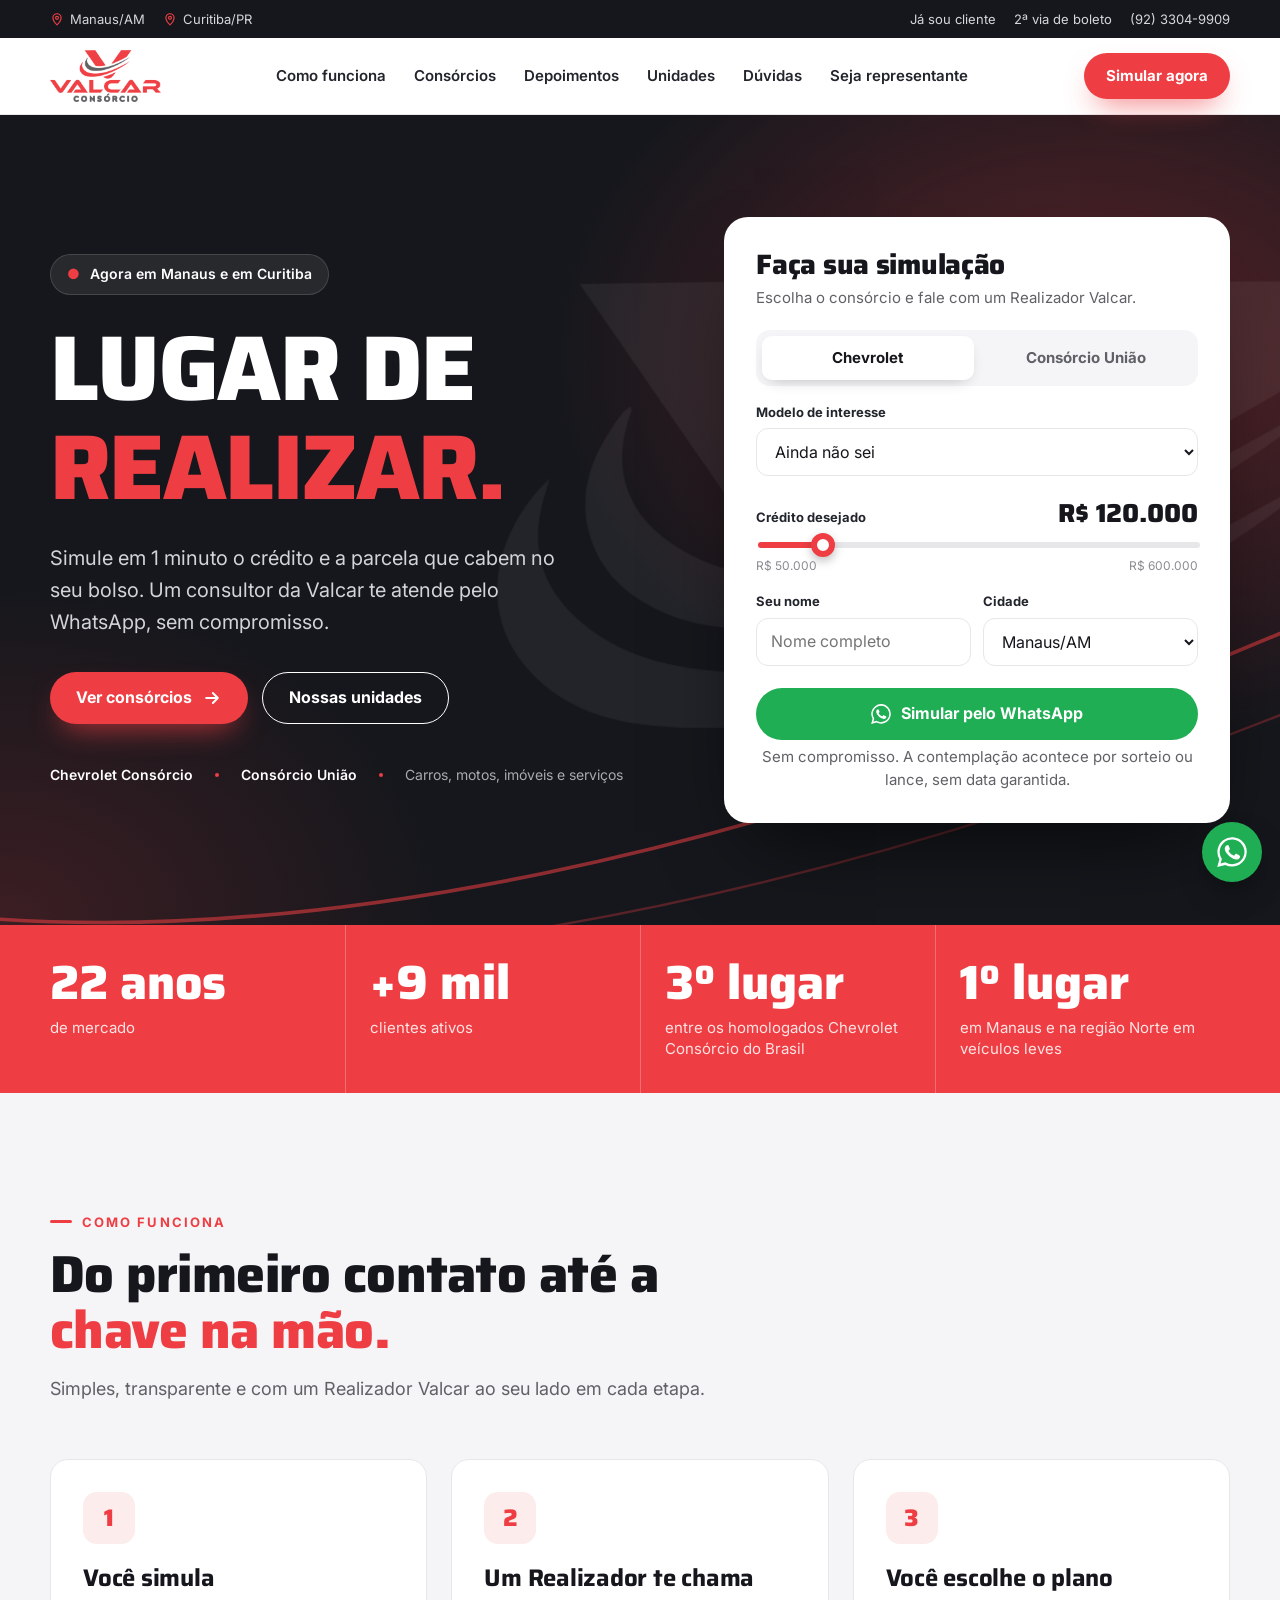
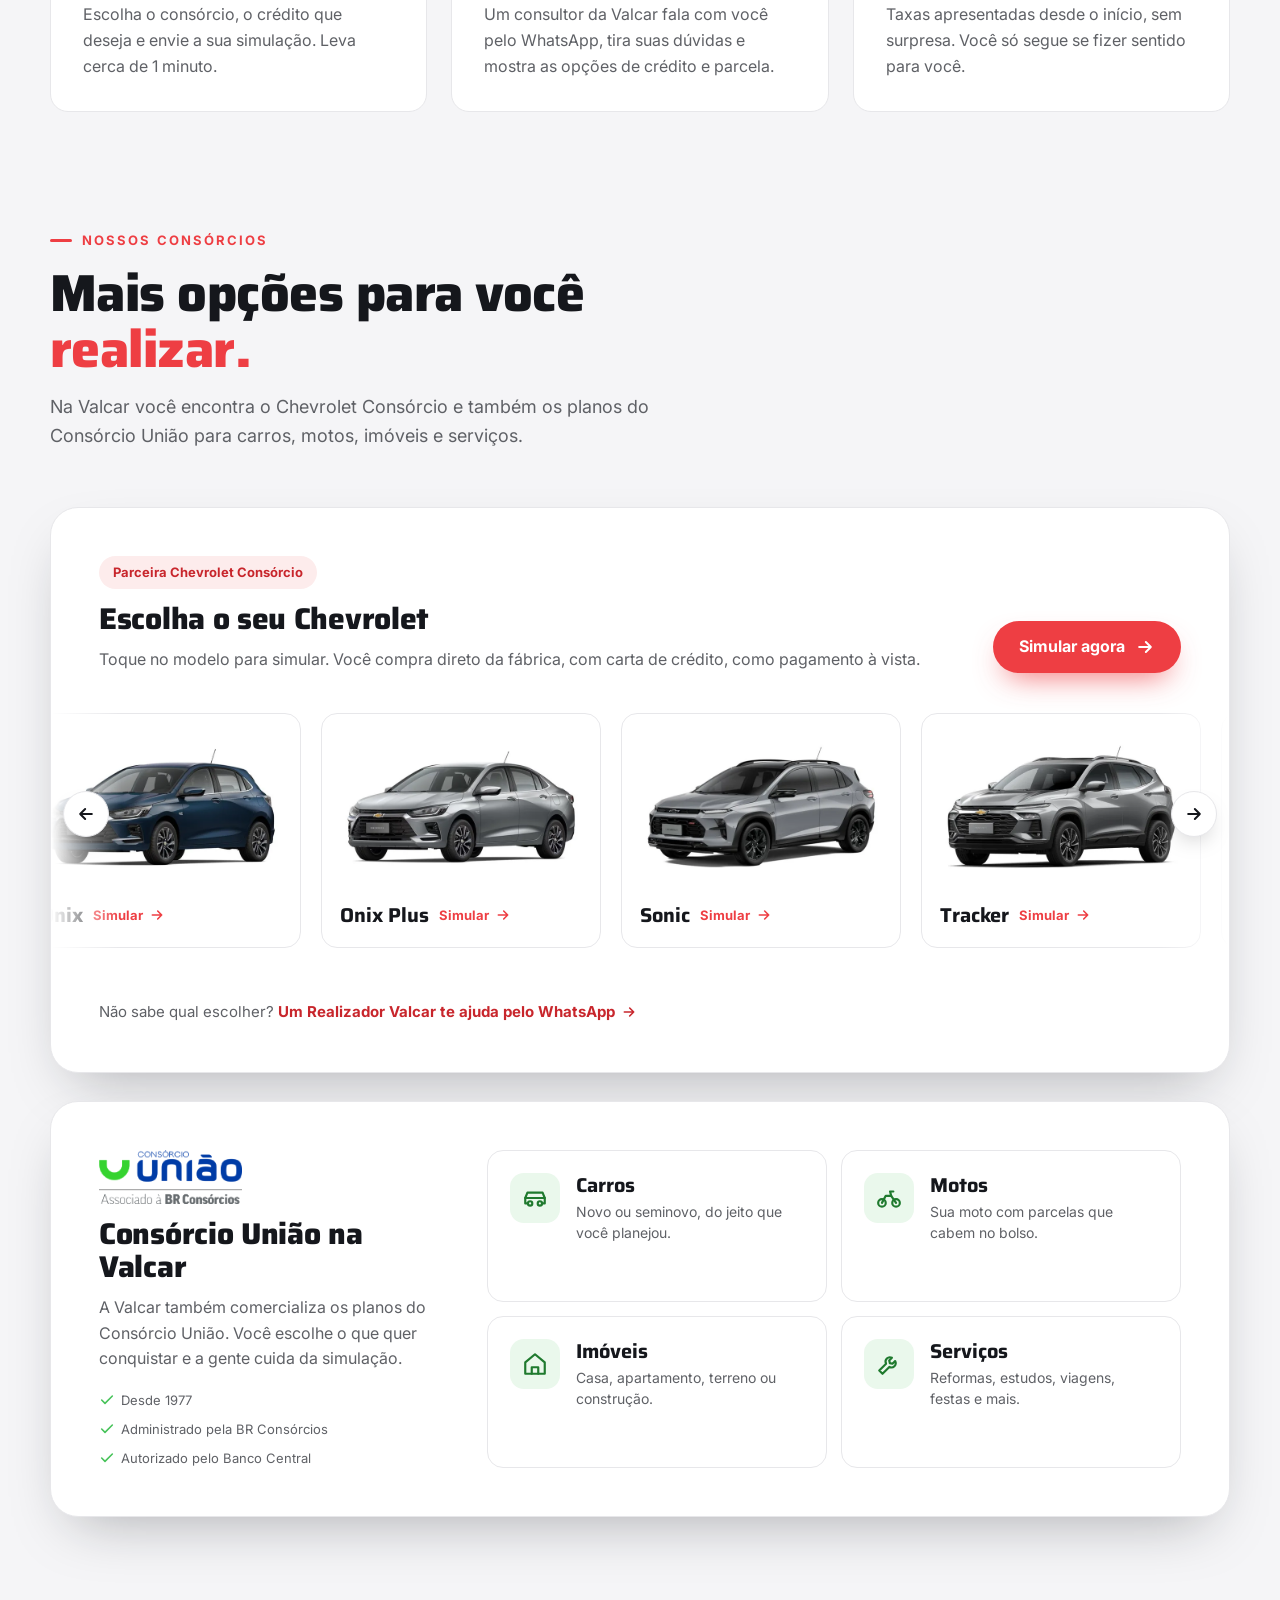
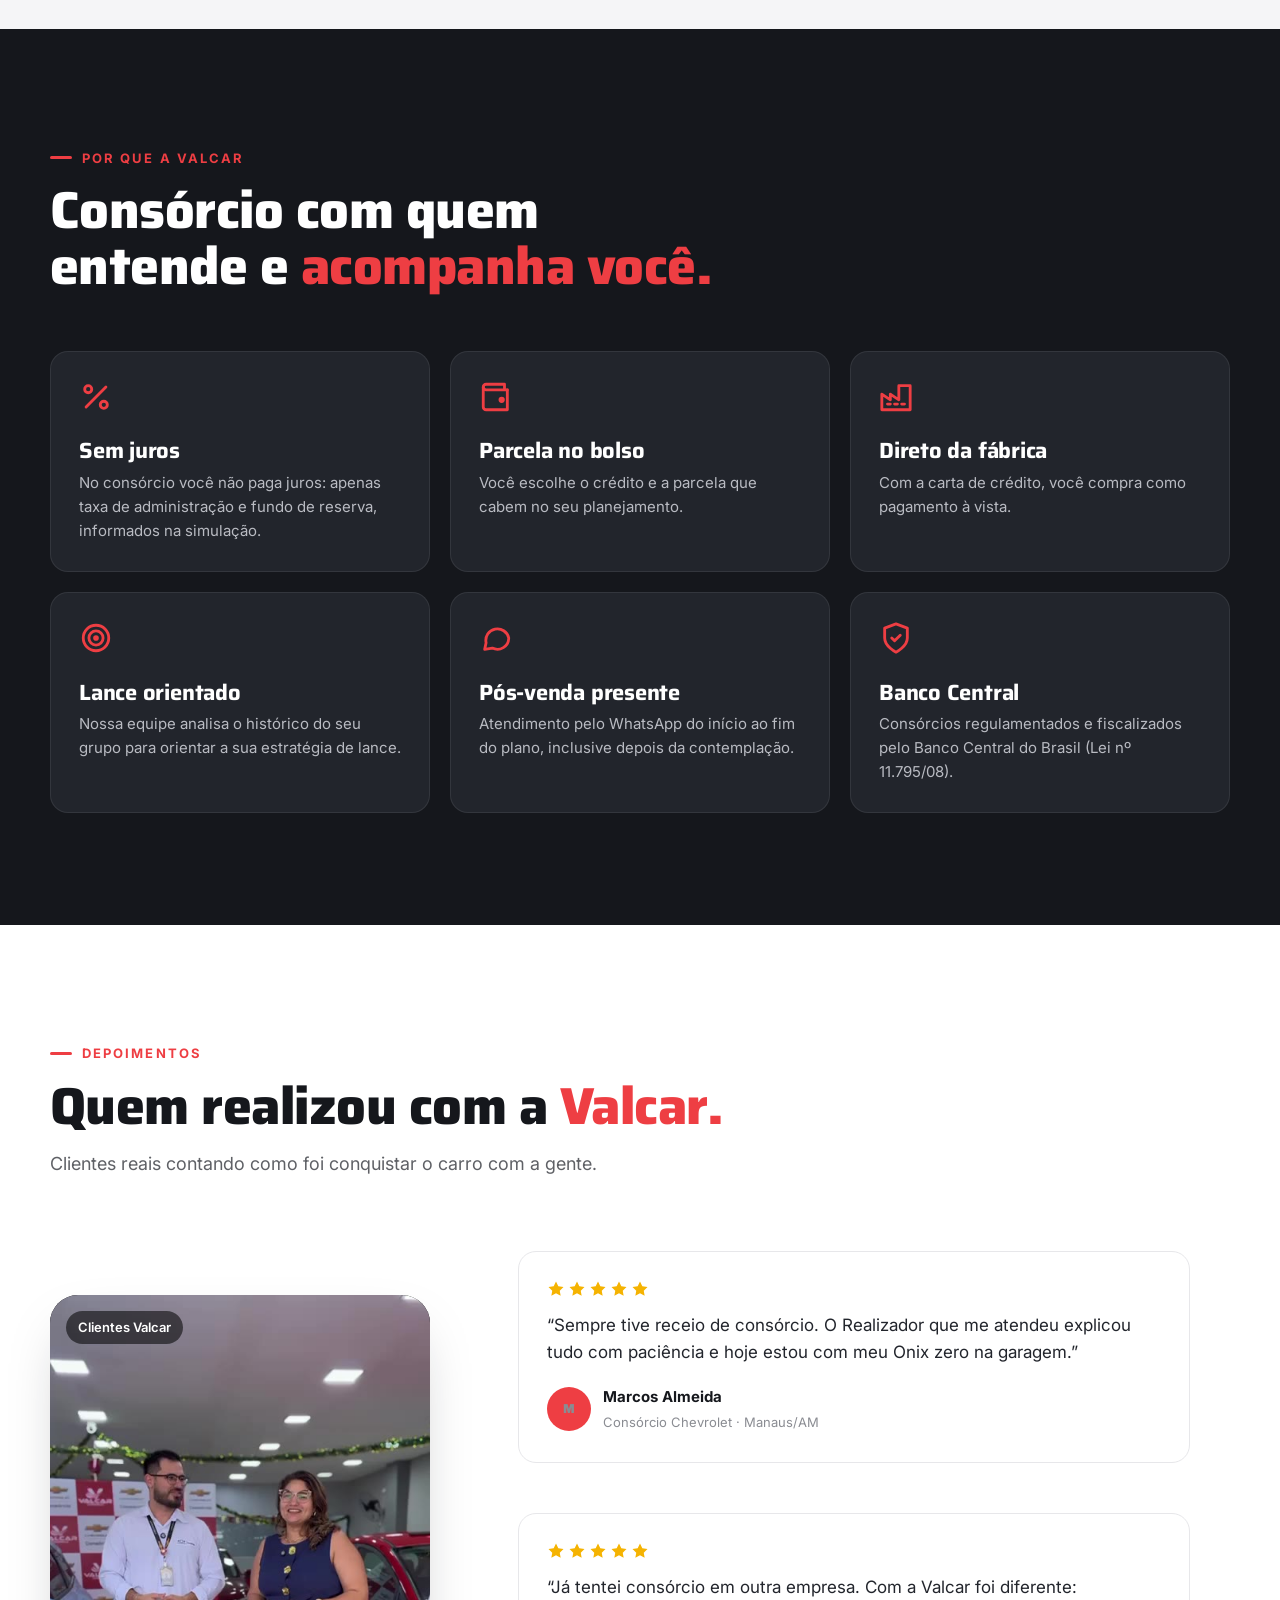
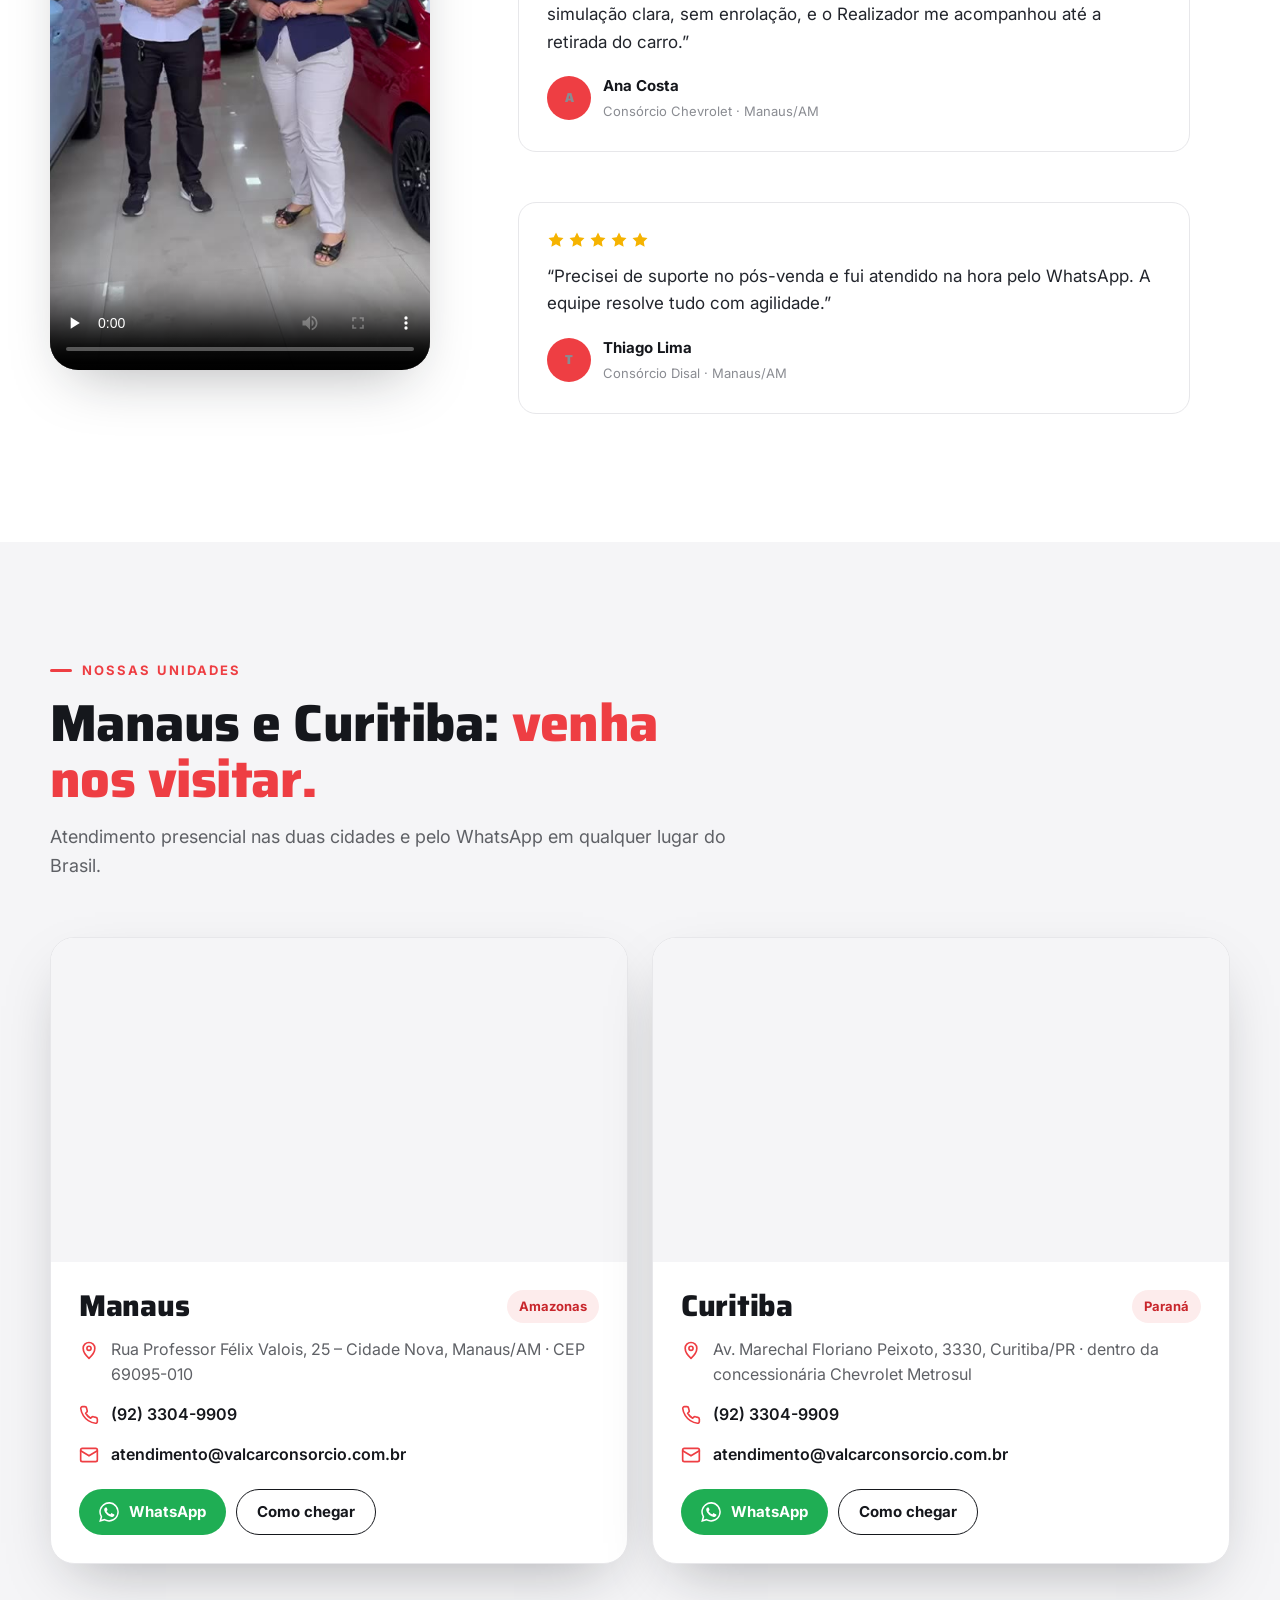
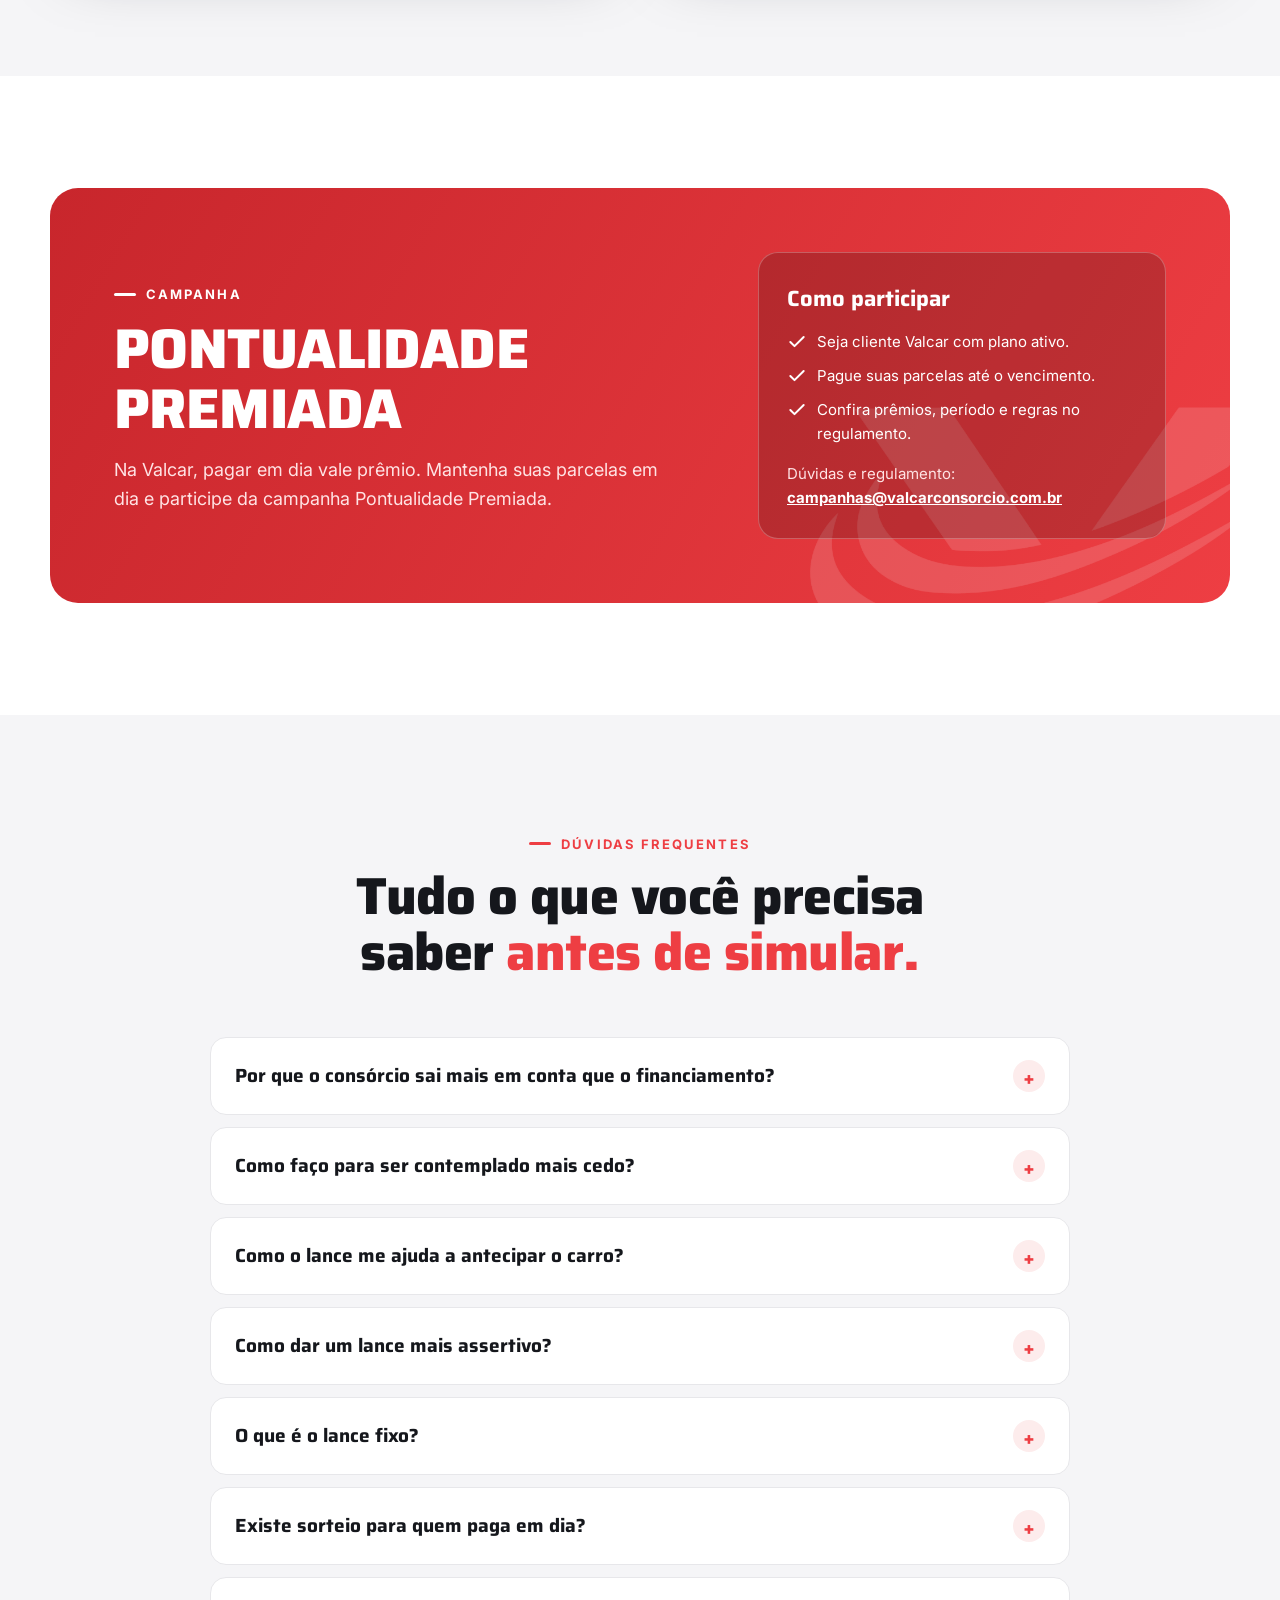
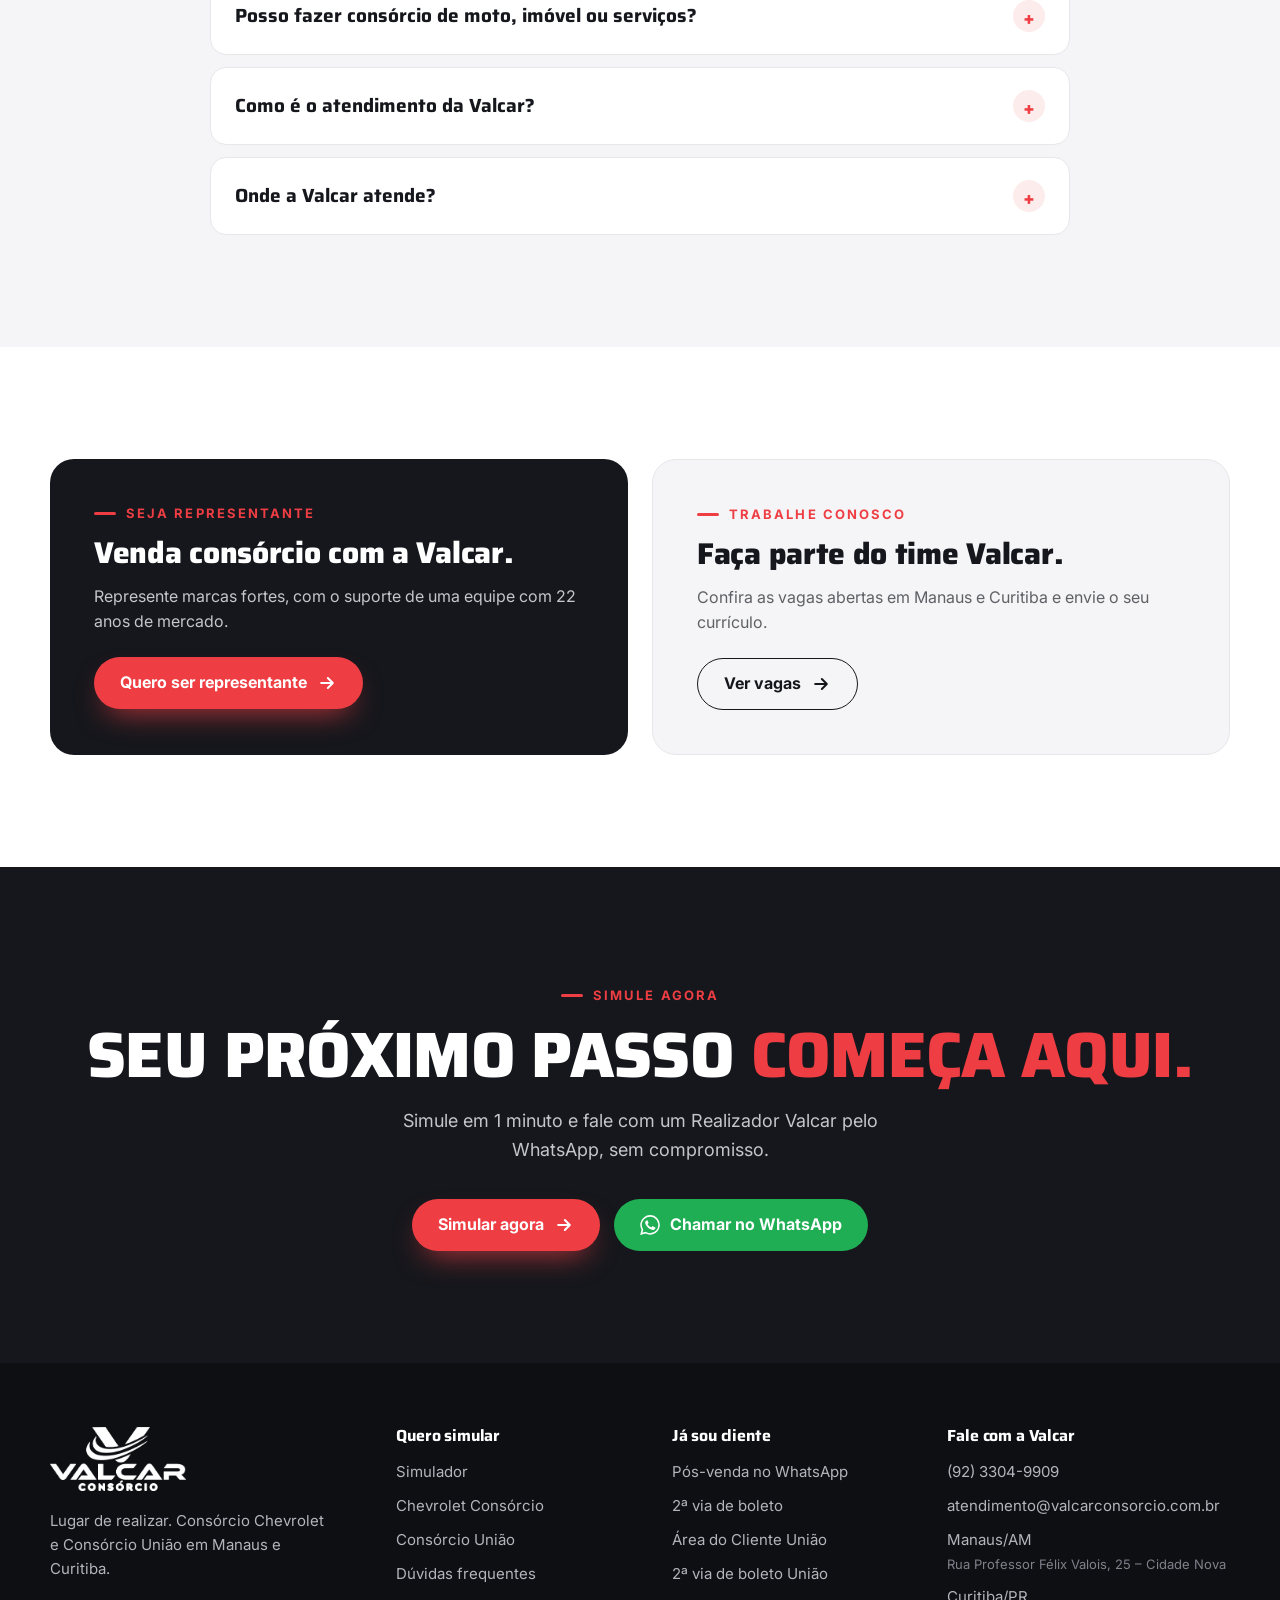
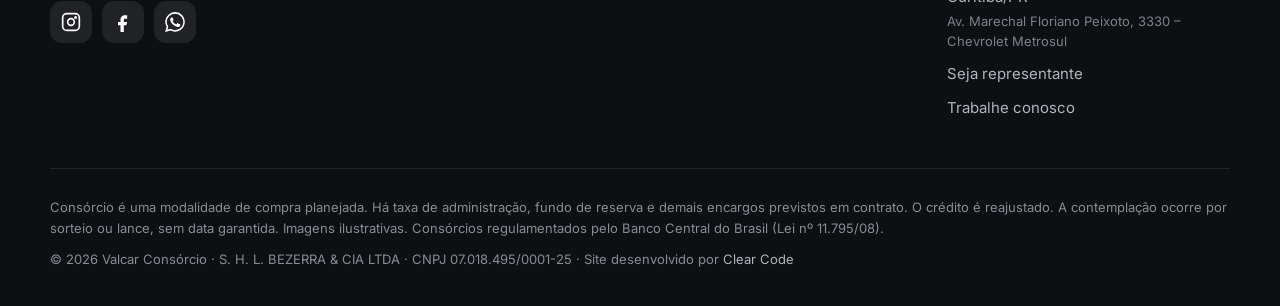
==== commit 2b35a4e4: "Atualiza link da Clear Code para clearcodeerl.com.br Co-Authored-By: Claude Opus 5.5 <noreply@anthro" ====
--- a/index.html
+++ b/index.html
@@ -519,7 +519,7 @@
       </div>
       <div class="footer__legal">
         <p>Consórcio é uma modalidade de compra planejada. Há taxa de administração, fundo de reserva e demais encargos previstos em contrato. O crédito é reajustado. A contemplação ocorre por sorteio ou lance, sem data garantida. Imagens ilustrativas. Consórcios regulamentados pelo Banco Central do Brasil (Lei nº 11.795/08).</p>
-        <p>© <span data-year>2026</span> Valcar Consórcio · S. H. L. BEZERRA &amp; CIA LTDA · CNPJ 07.018.495/0001-25 · Site desenvolvido por <a href="https://eduruppluz.github.io/clear-code-site/" target="_blank" rel="noopener">Clear Code</a></p>
+        <p>© <span data-year>2026</span> Valcar Consórcio · S. H. L. BEZERRA &amp; CIA LTDA · CNPJ 07.018.495/0001-25 · Site desenvolvido por <a href="https://clearcodeerl.com.br/" target="_blank" rel="noopener">Clear Code</a></p>
       </div>
     </div>
   </footer>
